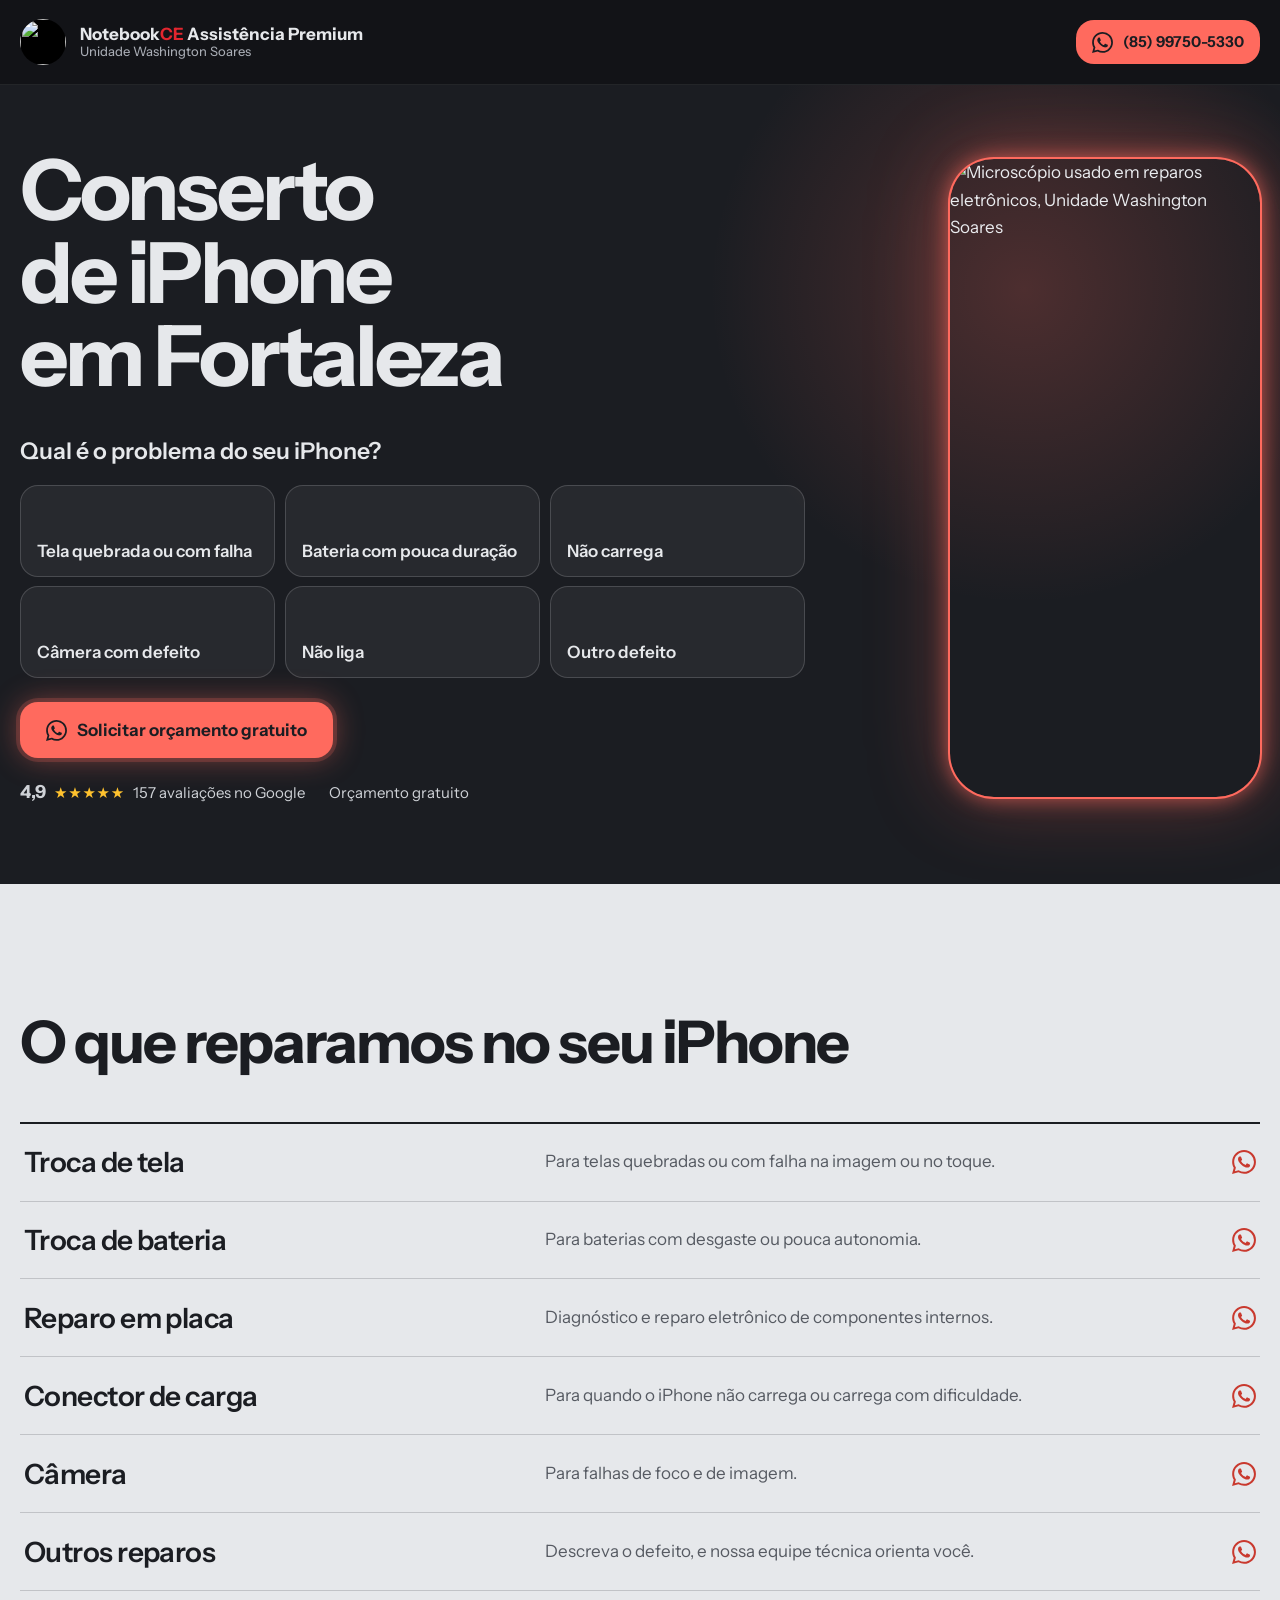
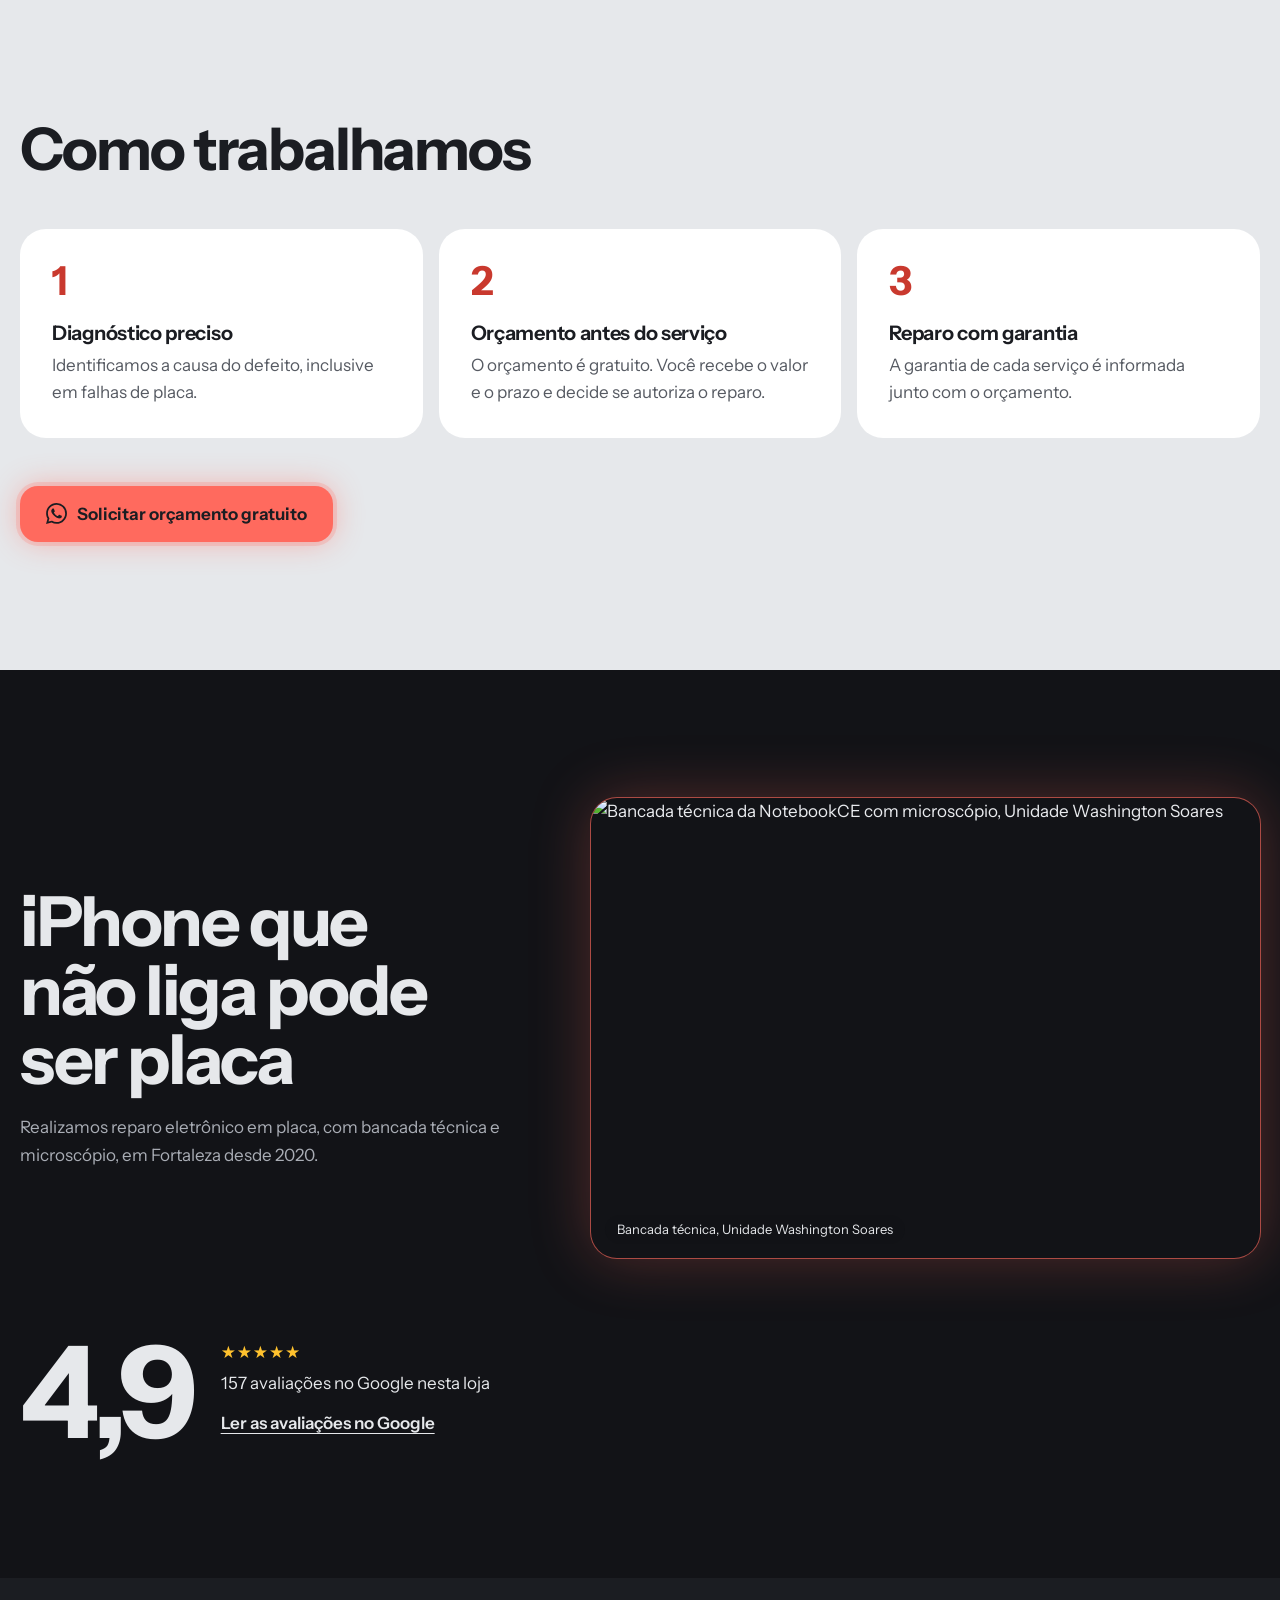
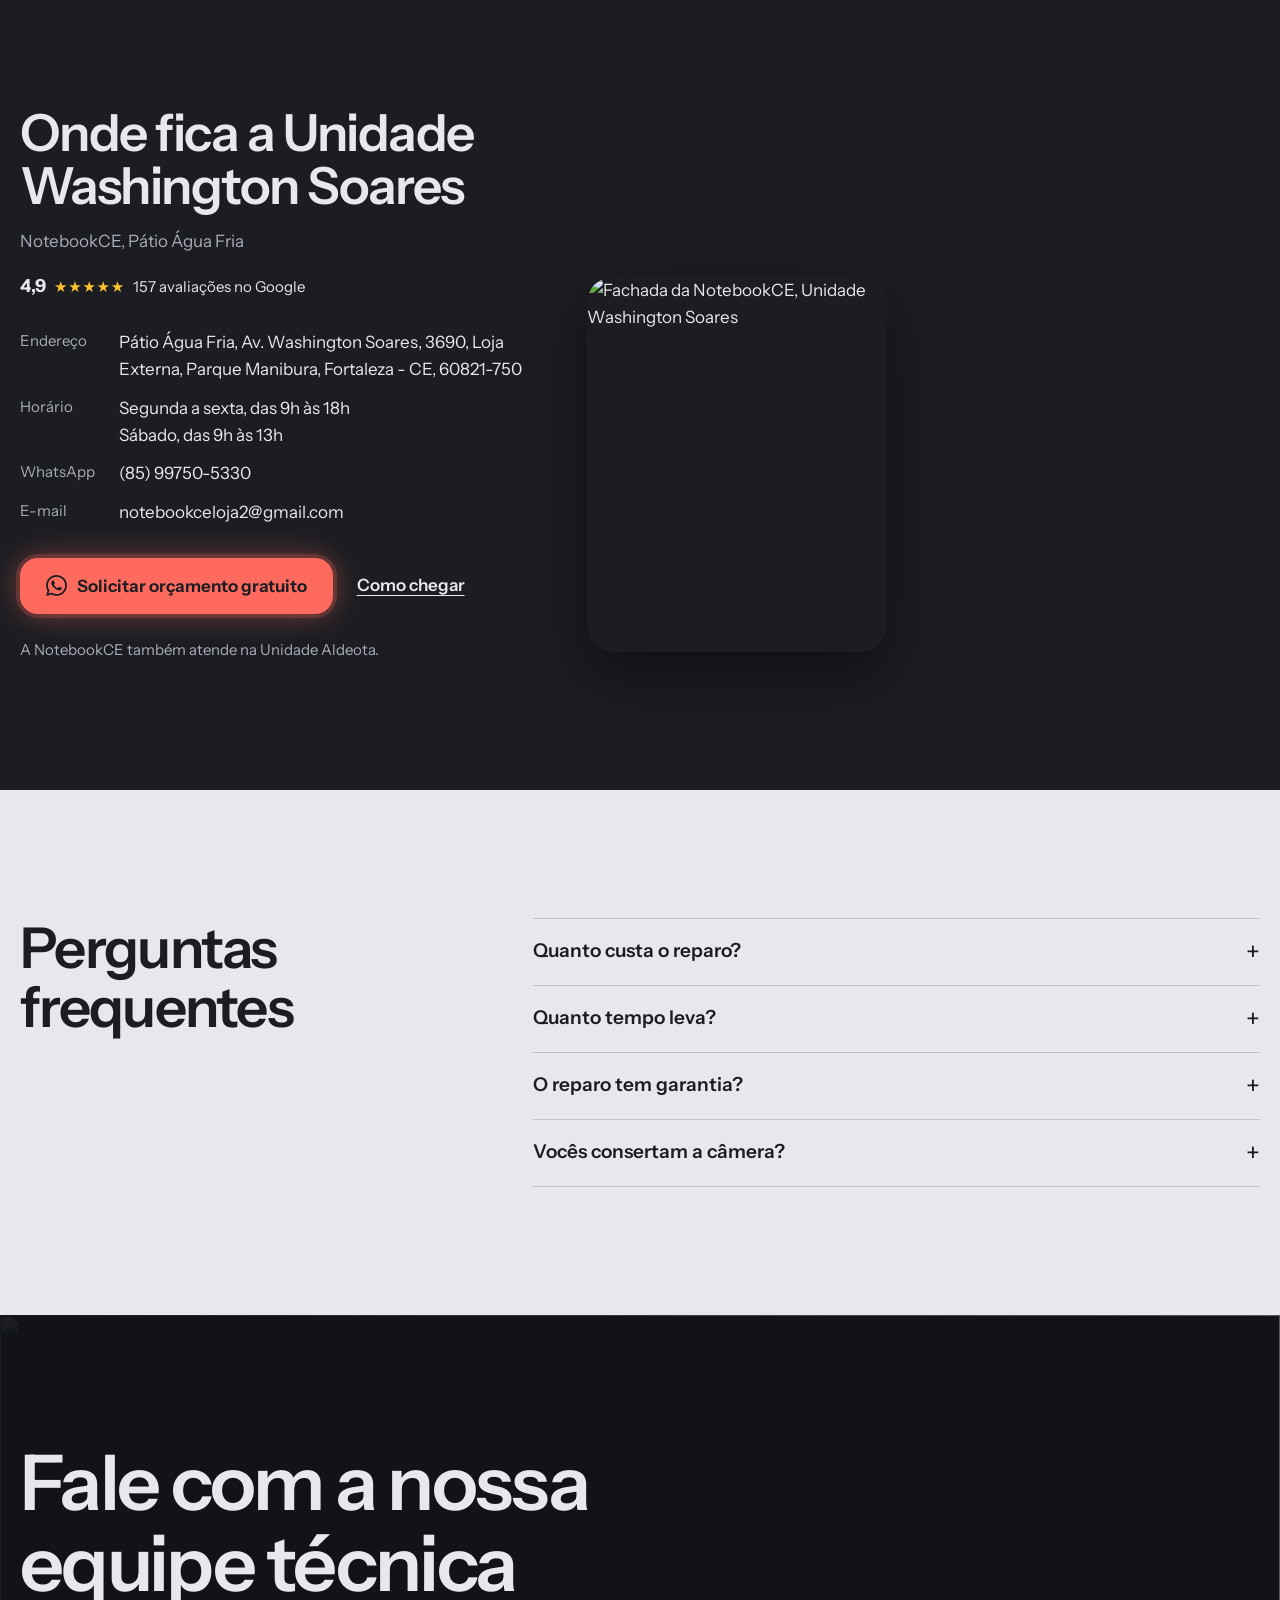
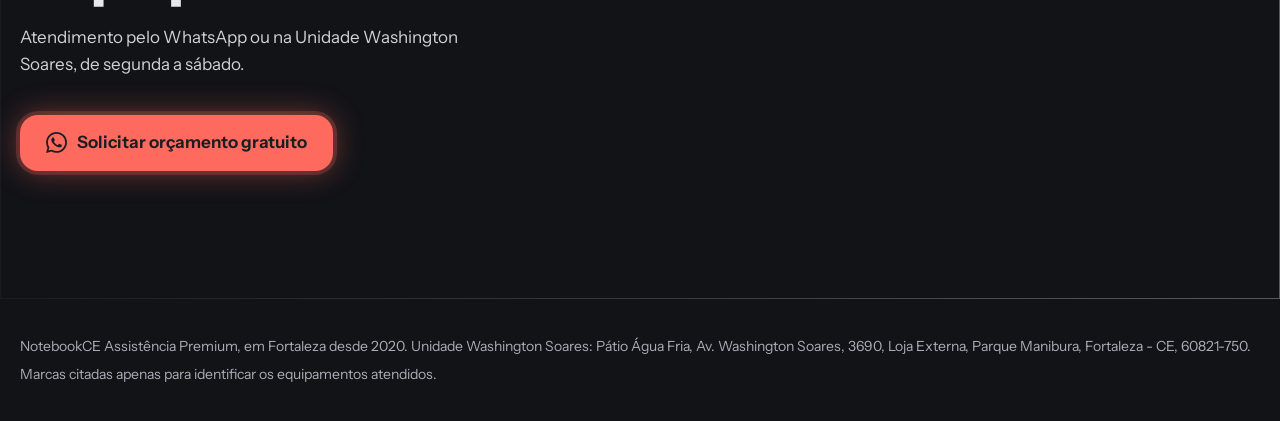
==== filial/iphone/index.html @ aa3cdfe5 "Prévia das LPs da NotebookCE (v5) Oito páginas: MacBook e iMac, notebook gamer, notebook de outras m" ====
<!doctype html>
<html lang="pt-BR">
<head>
<meta charset="utf-8">
<meta name="viewport" content="width=device-width, initial-scale=1">
<meta name="robots" content="noindex, nofollow">
<meta name="referrer" content="no-referrer">
<title>Conserto de iPhone em Fortaleza, Unidade Washington Soares | NotebookCE</title>
<meta name="description" content="Troca de tela e bateria, conector de carga, câmera e reparo em placa de iPhone em Fortaleza, com orçamento gratuito.">
<link rel="preconnect" href="https://fonts.googleapis.com">
<link rel="preconnect" href="https://fonts.gstatic.com" crossorigin>
<link rel="stylesheet" href="https://fonts.googleapis.com/css2?family=Instrument+Sans:wdth,wght@75..100,400..700&display=swap">
<link rel="stylesheet" href="../../assets/base.css">
<style>
  :root { --c: #ff6a5e; --c-escuro: #c9392e; --raio-cta: 18px; --raio-foto: 26px; }

  .heroi { position: relative; overflow: hidden; }
  .heroi::before { content: ""; position: absolute; width: 56vw; height: 56vw; right: -8vw; top: -12vw; background: radial-gradient(circle, color-mix(in srgb, var(--c) 22%, transparent), transparent 62%); pointer-events: none; }
  .heroi__grade { position: relative; display: grid; grid-template-columns: minmax(0, 1.35fr) minmax(0, .65fr); gap: clamp(2rem, 6vw, 6rem); align-items: center; padding-block: clamp(2.5rem, 5vw, 4rem) clamp(3rem, 6vw, 5rem); }
  .heroi h1 { max-width: 12ch; font-size: clamp(2.9rem, 6.6vw, 5.75rem); font-weight: 700; letter-spacing: -.04em; line-height: .98; }
  .heroi__pergunta { margin: clamp(1.5rem, 3vw, 2.25rem) 0 .9rem; font-size: clamp(1.1875rem, 1.8vw, 1.4375rem); font-weight: 600; }
  .defeitos { display: grid; grid-template-columns: repeat(3, minmax(0, 1fr)); gap: .6rem; }
  .defeitos a { display: flex; align-items: flex-end; min-height: 92px; padding: .9rem 1rem; background: rgba(230, 232, 235, .06); border: 1px solid rgba(230, 232, 235, .18); border-radius: 18px; font-size: 1.0625rem; font-weight: 600; line-height: 1.2; text-decoration: none; transition: background .15s ease, color .15s ease, box-shadow .15s ease, transform .15s ease; }
  .defeitos a:hover { background: var(--c); border-color: var(--c); color: var(--grafite); box-shadow: 0 0 28px color-mix(in srgb, var(--c) 65%, transparent); transform: translateY(-2px); }
  .heroi__acao { margin-top: 1.5rem; }
  .heroi__prova { display: flex; flex-wrap: wrap; align-items: center; gap: .4rem 1.5rem; margin-top: 1.25rem; color: #cfd2d7; font-size: .9375rem; }
  .tela { width: min(310px, 100%); margin-left: auto; aspect-ratio: 9 / 18.5; overflow: hidden; border-radius: 44px; box-shadow: 0 0 0 2px var(--c), 0 0 22px color-mix(in srgb, var(--c) 75%, transparent), 0 0 80px color-mix(in srgb, var(--c) 35%, transparent); }
  .tela img { width: 100%; height: 100%; object-fit: cover; object-position: center; }

  .h2 { font-size: clamp(2.25rem, 4.6vw, 3.75rem); font-weight: 700; letter-spacing: -.034em; }
  .reparos { margin-top: clamp(2rem, 4vw, 3rem); border-top: 2px solid currentColor; }
  .reparos a { display: grid; grid-template-columns: minmax(0, .85fr) minmax(0, 1.15fr) auto; gap: .35rem clamp(1.5rem, 4vw, 4rem); align-items: center; padding: 1.4rem .25rem; border-bottom: 1px solid var(--linha); text-decoration: none; transition: background .15s ease, padding .15s ease; }
  .reparos a:hover { padding-inline: 1rem; background: color-mix(in srgb, var(--c) 16%, transparent); }
  .reparos h3 { font-size: clamp(1.3125rem, 2.3vw, 1.75rem); font-weight: 600; letter-spacing: -.02em; line-height: 1.15; }
  .reparos p { color: var(--suave); }
  .reparos svg { width: 24px; height: 24px; fill: var(--c-escuro); }

  .passos { display: grid; grid-template-columns: repeat(3, minmax(0, 1fr)); gap: 1rem; margin-top: clamp(2rem, 4vw, 3rem); }
  .passos li { padding: clamp(1.25rem, 2.5vw, 2rem); background: #fff; border-radius: var(--raio-foto); }
  .passos__n { display: block; margin-bottom: 1.25rem; color: var(--c-escuro); font-size: 2.5rem; font-weight: 700; line-height: 1; }
  .passos h3 { margin-bottom: .4rem; font-size: 1.25rem; font-weight: 650; letter-spacing: -.015em; line-height: 1.2; }
  .passos p { color: var(--suave); }
  .acao { margin-top: clamp(2rem, 4vw, 3rem); }

  .placa { position: relative; overflow: hidden; }
  .placa__grade { display: grid; grid-template-columns: minmax(0, .85fr) minmax(0, 1.15fr); align-items: center; gap: clamp(2rem, 6vw, 6rem); }
  .placa h2 { font-size: clamp(2.5rem, 5.4vw, 4.5rem); font-weight: 700; letter-spacing: -.035em; line-height: 1; }
  .placa__texto > p { max-width: 44ch; margin-top: 1.25rem; color: var(--suave); }
  .placa figure { position: relative; overflow: hidden; border-radius: var(--raio-foto); box-shadow: 0 0 0 1px color-mix(in srgb, var(--c) 60%, transparent), 0 0 60px color-mix(in srgb, var(--c) 28%, transparent); }
  .placa img { width: 100%; aspect-ratio: 16 / 11; object-fit: cover; filter: var(--filtro-foto); }
  .placa figcaption { position: absolute; left: .85rem; bottom: .85rem; padding: .25rem .75rem; background: rgba(18, 19, 23, .82); border-radius: 999px; font-size: .8125rem; }
  .placa .avaliacoes { margin-top: clamp(3rem, 6vw, 5rem); }

  @media (max-width: 860px) {
    .heroi__grade { grid-template-columns: minmax(0, 1fr); }
    .tela { width: min(260px, 72%); margin: 1rem auto 0; aspect-ratio: 9 / 15; border-radius: 36px; }
    .placa__grade, .passos { grid-template-columns: minmax(0, 1fr); }
    .reparos a { grid-template-columns: minmax(0, 1fr) auto; }
    .reparos h3 { grid-column: 1; }
    .reparos p { grid-column: 1; grid-row: 2; }
    .reparos svg { grid-column: 2; grid-row: 1 / span 2; }
  }
  @media (max-width: 520px) {
    .defeitos { grid-template-columns: repeat(2, minmax(0, 1fr)); }
    .defeitos a { min-height: 74px; }
  }
</style>
</head>
<body>
<header class="topo">
  <div class="faixa topo__faixa">
    <img class="topo__emblema" src="https://notebookce.com.br/wp-content/uploads/2024/09/cropped-favicon-192x192.webp" alt="" width="46" height="46">
    <p class="topo__nome">Notebook<span class="marca">CE</span> Assistência Premium<small>Unidade Washington Soares</small></p>
    <a class="cta cta--pequeno" href="https://wa.me/5585997505330"><svg viewBox="0 0 24 24" aria-hidden="true"><path d="M17.47 14.38c-.3-.15-1.76-.87-2.03-.97-.27-.1-.47-.15-.67.15-.2.3-.77.97-.94 1.16-.17.2-.35.22-.64.08-.3-.15-1.26-.46-2.39-1.48-.88-.79-1.48-1.76-1.65-2.06-.17-.3-.02-.46.13-.6.13-.14.3-.35.45-.52.15-.18.2-.3.3-.5.1-.2.05-.37-.03-.52-.07-.15-.67-1.61-.91-2.2-.24-.58-.49-.5-.67-.51h-.57c-.2 0-.52.07-.79.37-.27.3-1.04 1.02-1.04 2.48 0 1.46 1.07 2.88 1.21 3.07.15.2 2.1 3.2 5.08 4.49.71.3 1.26.49 1.69.62.71.23 1.36.2 1.87.12.57-.09 1.76-.72 2-1.41.25-.7.25-1.29.18-1.41-.08-.13-.27-.2-.57-.35M12.05 21.79h-.01a9.87 9.87 0 0 1-5.03-1.38l-.36-.21-3.74.98 1-3.65-.24-.37a9.86 9.86 0 0 1-1.51-5.26c0-5.45 4.44-9.88 9.89-9.88 2.64 0 5.12 1.03 6.99 2.9a9.82 9.82 0 0 1 2.89 6.99c0 5.45-4.44 9.88-9.88 9.88m8.41-18.3A11.82 11.82 0 0 0 12.05 0C5.5 0 .16 5.34.16 11.89c0 2.1.55 4.14 1.59 5.95L.06 24l6.31-1.65a11.88 11.88 0 0 0 5.68 1.45h.01c6.55 0 11.89-5.34 11.89-11.9 0-3.17-1.24-6.16-3.49-8.41"/></svg><span>(85) 99750-5330</span></a>
  </div>
</header>
<main>
  <section class="heroi">
    <div class="faixa heroi__grade">
      <div>
        <h1>Conserto de iPhone em Fortaleza</h1>
        <p class="heroi__pergunta">Qual é o problema do seu iPhone?</p>
        <ul class="defeitos">
          <li><a href="https://wa.me/5585997505330">Tela quebrada ou com falha</a></li>
          <li><a href="https://wa.me/5585997505330">Bateria com pouca duração</a></li>
          <li><a href="https://wa.me/5585997505330">Não carrega</a></li>
          <li><a href="https://wa.me/5585997505330">Câmera com defeito</a></li>
          <li><a href="https://wa.me/5585997505330">Não liga</a></li>
          <li><a href="https://wa.me/5585997505330">Outro defeito</a></li>
        </ul>
        <p class="heroi__acao"><a class="cta" href="https://wa.me/5585997505330"><svg viewBox="0 0 24 24" aria-hidden="true"><path d="M17.47 14.38c-.3-.15-1.76-.87-2.03-.97-.27-.1-.47-.15-.67.15-.2.3-.77.97-.94 1.16-.17.2-.35.22-.64.08-.3-.15-1.26-.46-2.39-1.48-.88-.79-1.48-1.76-1.65-2.06-.17-.3-.02-.46.13-.6.13-.14.3-.35.45-.52.15-.18.2-.3.3-.5.1-.2.05-.37-.03-.52-.07-.15-.67-1.61-.91-2.2-.24-.58-.49-.5-.67-.51h-.57c-.2 0-.52.07-.79.37-.27.3-1.04 1.02-1.04 2.48 0 1.46 1.07 2.88 1.21 3.07.15.2 2.1 3.2 5.08 4.49.71.3 1.26.49 1.69.62.71.23 1.36.2 1.87.12.57-.09 1.76-.72 2-1.41.25-.7.25-1.29.18-1.41-.08-.13-.27-.2-.57-.35M12.05 21.79h-.01a9.87 9.87 0 0 1-5.03-1.38l-.36-.21-3.74.98 1-3.65-.24-.37a9.86 9.86 0 0 1-1.51-5.26c0-5.45 4.44-9.88 9.89-9.88 2.64 0 5.12 1.03 6.99 2.9a9.82 9.82 0 0 1 2.89 6.99c0 5.45-4.44 9.88-9.88 9.88m8.41-18.3A11.82 11.82 0 0 0 12.05 0C5.5 0 .16 5.34.16 11.89c0 2.1.55 4.14 1.59 5.95L.06 24l6.31-1.65a11.88 11.88 0 0 0 5.68 1.45h.01c6.55 0 11.89-5.34 11.89-11.9 0-3.17-1.24-6.16-3.49-8.41"/></svg><span>Solicitar orçamento gratuito</span></a></p>
        <div class="heroi__prova">
          <p class="nota"><strong>4,9</strong> <span class="estrelas" aria-hidden="true">★★★★★</span> <span>157 avaliações no Google</span></p>
          <span>Orçamento gratuito</span>
        </div>
      </div>
      <div class="tela"><img class="acende" src="https://lh3.googleusercontent.com/d/1Bef3o_hYcz5HaZJlw0WGgfcs7cK4UJgu=w1280" srcset="https://lh3.googleusercontent.com/d/1Bef3o_hYcz5HaZJlw0WGgfcs7cK4UJgu=w640 640w, https://lh3.googleusercontent.com/d/1Bef3o_hYcz5HaZJlw0WGgfcs7cK4UJgu=w960 960w, https://lh3.googleusercontent.com/d/1Bef3o_hYcz5HaZJlw0WGgfcs7cK4UJgu=w1280 1280w" sizes="(max-width: 860px) 260px, 310px" alt="Microscópio usado em reparos eletrônicos, Unidade Washington Soares" fetchpriority="high"></div>
    </div>
  </section>

  <section class="claro secao">
    <div class="faixa">
      <h2 class="h2">O que reparamos no seu iPhone</h2>
      <ul class="reparos">
        <li><a href="https://wa.me/5585997505330"><h3>Troca de tela</h3><p>Para telas quebradas ou com falha na imagem ou no toque.</p><svg viewBox="0 0 24 24" aria-hidden="true"><path d="M17.47 14.38c-.3-.15-1.76-.87-2.03-.97-.27-.1-.47-.15-.67.15-.2.3-.77.97-.94 1.16-.17.2-.35.22-.64.08-.3-.15-1.26-.46-2.39-1.48-.88-.79-1.48-1.76-1.65-2.06-.17-.3-.02-.46.13-.6.13-.14.3-.35.45-.52.15-.18.2-.3.3-.5.1-.2.05-.37-.03-.52-.07-.15-.67-1.61-.91-2.2-.24-.58-.49-.5-.67-.51h-.57c-.2 0-.52.07-.79.37-.27.3-1.04 1.02-1.04 2.48 0 1.46 1.07 2.88 1.21 3.07.15.2 2.1 3.2 5.08 4.49.71.3 1.26.49 1.69.62.71.23 1.36.2 1.87.12.57-.09 1.76-.72 2-1.41.25-.7.25-1.29.18-1.41-.08-.13-.27-.2-.57-.35M12.05 21.79h-.01a9.87 9.87 0 0 1-5.03-1.38l-.36-.21-3.74.98 1-3.65-.24-.37a9.86 9.86 0 0 1-1.51-5.26c0-5.45 4.44-9.88 9.89-9.88 2.64 0 5.12 1.03 6.99 2.9a9.82 9.82 0 0 1 2.89 6.99c0 5.45-4.44 9.88-9.88 9.88m8.41-18.3A11.82 11.82 0 0 0 12.05 0C5.5 0 .16 5.34.16 11.89c0 2.1.55 4.14 1.59 5.95L.06 24l6.31-1.65a11.88 11.88 0 0 0 5.68 1.45h.01c6.55 0 11.89-5.34 11.89-11.9 0-3.17-1.24-6.16-3.49-8.41"/></svg></a></li>
        <li><a href="https://wa.me/5585997505330"><h3>Troca de bateria</h3><p>Para baterias com desgaste ou pouca autonomia.</p><svg viewBox="0 0 24 24" aria-hidden="true"><path d="M17.47 14.38c-.3-.15-1.76-.87-2.03-.97-.27-.1-.47-.15-.67.15-.2.3-.77.97-.94 1.16-.17.2-.35.22-.64.08-.3-.15-1.26-.46-2.39-1.48-.88-.79-1.48-1.76-1.65-2.06-.17-.3-.02-.46.13-.6.13-.14.3-.35.45-.52.15-.18.2-.3.3-.5.1-.2.05-.37-.03-.52-.07-.15-.67-1.61-.91-2.2-.24-.58-.49-.5-.67-.51h-.57c-.2 0-.52.07-.79.37-.27.3-1.04 1.02-1.04 2.48 0 1.46 1.07 2.88 1.21 3.07.15.2 2.1 3.2 5.08 4.49.71.3 1.26.49 1.69.62.71.23 1.36.2 1.87.12.57-.09 1.76-.72 2-1.41.25-.7.25-1.29.18-1.41-.08-.13-.27-.2-.57-.35M12.05 21.79h-.01a9.87 9.87 0 0 1-5.03-1.38l-.36-.21-3.74.98 1-3.65-.24-.37a9.86 9.86 0 0 1-1.51-5.26c0-5.45 4.44-9.88 9.89-9.88 2.64 0 5.12 1.03 6.99 2.9a9.82 9.82 0 0 1 2.89 6.99c0 5.45-4.44 9.88-9.88 9.88m8.41-18.3A11.82 11.82 0 0 0 12.05 0C5.5 0 .16 5.34.16 11.89c0 2.1.55 4.14 1.59 5.95L.06 24l6.31-1.65a11.88 11.88 0 0 0 5.68 1.45h.01c6.55 0 11.89-5.34 11.89-11.9 0-3.17-1.24-6.16-3.49-8.41"/></svg></a></li>
        <li><a href="https://wa.me/5585997505330"><h3>Reparo em placa</h3><p>Diagnóstico e reparo eletrônico de componentes internos.</p><svg viewBox="0 0 24 24" aria-hidden="true"><path d="M17.47 14.38c-.3-.15-1.76-.87-2.03-.97-.27-.1-.47-.15-.67.15-.2.3-.77.97-.94 1.16-.17.2-.35.22-.64.08-.3-.15-1.26-.46-2.39-1.48-.88-.79-1.48-1.76-1.65-2.06-.17-.3-.02-.46.13-.6.13-.14.3-.35.45-.52.15-.18.2-.3.3-.5.1-.2.05-.37-.03-.52-.07-.15-.67-1.61-.91-2.2-.24-.58-.49-.5-.67-.51h-.57c-.2 0-.52.07-.79.37-.27.3-1.04 1.02-1.04 2.48 0 1.46 1.07 2.88 1.21 3.07.15.2 2.1 3.2 5.08 4.49.71.3 1.26.49 1.69.62.71.23 1.36.2 1.87.12.57-.09 1.76-.72 2-1.41.25-.7.25-1.29.18-1.41-.08-.13-.27-.2-.57-.35M12.05 21.79h-.01a9.87 9.87 0 0 1-5.03-1.38l-.36-.21-3.74.98 1-3.65-.24-.37a9.86 9.86 0 0 1-1.51-5.26c0-5.45 4.44-9.88 9.89-9.88 2.64 0 5.12 1.03 6.99 2.9a9.82 9.82 0 0 1 2.89 6.99c0 5.45-4.44 9.88-9.88 9.88m8.41-18.3A11.82 11.82 0 0 0 12.05 0C5.5 0 .16 5.34.16 11.89c0 2.1.55 4.14 1.59 5.95L.06 24l6.31-1.65a11.88 11.88 0 0 0 5.68 1.45h.01c6.55 0 11.89-5.34 11.89-11.9 0-3.17-1.24-6.16-3.49-8.41"/></svg></a></li>
        <li><a href="https://wa.me/5585997505330"><h3>Conector de carga</h3><p>Para quando o iPhone não carrega ou carrega com dificuldade.</p><svg viewBox="0 0 24 24" aria-hidden="true"><path d="M17.47 14.38c-.3-.15-1.76-.87-2.03-.97-.27-.1-.47-.15-.67.15-.2.3-.77.97-.94 1.16-.17.2-.35.22-.64.08-.3-.15-1.26-.46-2.39-1.48-.88-.79-1.48-1.76-1.65-2.06-.17-.3-.02-.46.13-.6.13-.14.3-.35.45-.52.15-.18.2-.3.3-.5.1-.2.05-.37-.03-.52-.07-.15-.67-1.61-.91-2.2-.24-.58-.49-.5-.67-.51h-.57c-.2 0-.52.07-.79.37-.27.3-1.04 1.02-1.04 2.48 0 1.46 1.07 2.88 1.21 3.07.15.2 2.1 3.2 5.08 4.49.71.3 1.26.49 1.69.62.71.23 1.36.2 1.87.12.57-.09 1.76-.72 2-1.41.25-.7.25-1.29.18-1.41-.08-.13-.27-.2-.57-.35M12.05 21.79h-.01a9.87 9.87 0 0 1-5.03-1.38l-.36-.21-3.74.98 1-3.65-.24-.37a9.86 9.86 0 0 1-1.51-5.26c0-5.45 4.44-9.88 9.89-9.88 2.64 0 5.12 1.03 6.99 2.9a9.82 9.82 0 0 1 2.89 6.99c0 5.45-4.44 9.88-9.88 9.88m8.41-18.3A11.82 11.82 0 0 0 12.05 0C5.5 0 .16 5.34.16 11.89c0 2.1.55 4.14 1.59 5.95L.06 24l6.31-1.65a11.88 11.88 0 0 0 5.68 1.45h.01c6.55 0 11.89-5.34 11.89-11.9 0-3.17-1.24-6.16-3.49-8.41"/></svg></a></li>
        <li><a href="https://wa.me/5585997505330"><h3>Câmera</h3><p>Para falhas de foco e de imagem.</p><svg viewBox="0 0 24 24" aria-hidden="true"><path d="M17.47 14.38c-.3-.15-1.76-.87-2.03-.97-.27-.1-.47-.15-.67.15-.2.3-.77.97-.94 1.16-.17.2-.35.22-.64.08-.3-.15-1.26-.46-2.39-1.48-.88-.79-1.48-1.76-1.65-2.06-.17-.3-.02-.46.13-.6.13-.14.3-.35.45-.52.15-.18.2-.3.3-.5.1-.2.05-.37-.03-.52-.07-.15-.67-1.61-.91-2.2-.24-.58-.49-.5-.67-.51h-.57c-.2 0-.52.07-.79.37-.27.3-1.04 1.02-1.04 2.48 0 1.46 1.07 2.88 1.21 3.07.15.2 2.1 3.2 5.08 4.49.71.3 1.26.49 1.69.62.71.23 1.36.2 1.87.12.57-.09 1.76-.72 2-1.41.25-.7.25-1.29.18-1.41-.08-.13-.27-.2-.57-.35M12.05 21.79h-.01a9.87 9.87 0 0 1-5.03-1.38l-.36-.21-3.74.98 1-3.65-.24-.37a9.86 9.86 0 0 1-1.51-5.26c0-5.45 4.44-9.88 9.89-9.88 2.64 0 5.12 1.03 6.99 2.9a9.82 9.82 0 0 1 2.89 6.99c0 5.45-4.44 9.88-9.88 9.88m8.41-18.3A11.82 11.82 0 0 0 12.05 0C5.5 0 .16 5.34.16 11.89c0 2.1.55 4.14 1.59 5.95L.06 24l6.31-1.65a11.88 11.88 0 0 0 5.68 1.45h.01c6.55 0 11.89-5.34 11.89-11.9 0-3.17-1.24-6.16-3.49-8.41"/></svg></a></li>
        <li><a href="https://wa.me/5585997505330"><h3>Outros reparos</h3><p>Descreva o defeito, e nossa equipe técnica orienta você.</p><svg viewBox="0 0 24 24" aria-hidden="true"><path d="M17.47 14.38c-.3-.15-1.76-.87-2.03-.97-.27-.1-.47-.15-.67.15-.2.3-.77.97-.94 1.16-.17.2-.35.22-.64.08-.3-.15-1.26-.46-2.39-1.48-.88-.79-1.48-1.76-1.65-2.06-.17-.3-.02-.46.13-.6.13-.14.3-.35.45-.52.15-.18.2-.3.3-.5.1-.2.05-.37-.03-.52-.07-.15-.67-1.61-.91-2.2-.24-.58-.49-.5-.67-.51h-.57c-.2 0-.52.07-.79.37-.27.3-1.04 1.02-1.04 2.48 0 1.46 1.07 2.88 1.21 3.07.15.2 2.1 3.2 5.08 4.49.71.3 1.26.49 1.69.62.71.23 1.36.2 1.87.12.57-.09 1.76-.72 2-1.41.25-.7.25-1.29.18-1.41-.08-.13-.27-.2-.57-.35M12.05 21.79h-.01a9.87 9.87 0 0 1-5.03-1.38l-.36-.21-3.74.98 1-3.65-.24-.37a9.86 9.86 0 0 1-1.51-5.26c0-5.45 4.44-9.88 9.89-9.88 2.64 0 5.12 1.03 6.99 2.9a9.82 9.82 0 0 1 2.89 6.99c0 5.45-4.44 9.88-9.88 9.88m8.41-18.3A11.82 11.82 0 0 0 12.05 0C5.5 0 .16 5.34.16 11.89c0 2.1.55 4.14 1.59 5.95L.06 24l6.31-1.65a11.88 11.88 0 0 0 5.68 1.45h.01c6.55 0 11.89-5.34 11.89-11.9 0-3.17-1.24-6.16-3.49-8.41"/></svg></a></li>
      </ul>
    </div>
  </section>

  <section class="claro secao" style="padding-top:0">
    <div class="faixa">
      <h2 class="h2">Como trabalhamos</h2>
      <ol class="passos">
        <li><span class="passos__n">1</span><h3>Diagnóstico preciso</h3><p>Identificamos a causa do defeito, inclusive em falhas de placa.</p></li>
        <li><span class="passos__n">2</span><h3>Orçamento antes do serviço</h3><p>O orçamento é gratuito. Você recebe o valor e o prazo e decide se autoriza o reparo.</p></li>
        <li><span class="passos__n">3</span><h3>Reparo com garantia</h3><p>A garantia de cada serviço é informada junto com o orçamento.</p></li>
      </ol>
      <p class="acao"><a class="cta" href="https://wa.me/5585997505330"><svg viewBox="0 0 24 24" aria-hidden="true"><path d="M17.47 14.38c-.3-.15-1.76-.87-2.03-.97-.27-.1-.47-.15-.67.15-.2.3-.77.97-.94 1.16-.17.2-.35.22-.64.08-.3-.15-1.26-.46-2.39-1.48-.88-.79-1.48-1.76-1.65-2.06-.17-.3-.02-.46.13-.6.13-.14.3-.35.45-.52.15-.18.2-.3.3-.5.1-.2.05-.37-.03-.52-.07-.15-.67-1.61-.91-2.2-.24-.58-.49-.5-.67-.51h-.57c-.2 0-.52.07-.79.37-.27.3-1.04 1.02-1.04 2.48 0 1.46 1.07 2.88 1.21 3.07.15.2 2.1 3.2 5.08 4.49.71.3 1.26.49 1.69.62.71.23 1.36.2 1.87.12.57-.09 1.76-.72 2-1.41.25-.7.25-1.29.18-1.41-.08-.13-.27-.2-.57-.35M12.05 21.79h-.01a9.87 9.87 0 0 1-5.03-1.38l-.36-.21-3.74.98 1-3.65-.24-.37a9.86 9.86 0 0 1-1.51-5.26c0-5.45 4.44-9.88 9.89-9.88 2.64 0 5.12 1.03 6.99 2.9a9.82 9.82 0 0 1 2.89 6.99c0 5.45-4.44 9.88-9.88 9.88m8.41-18.3A11.82 11.82 0 0 0 12.05 0C5.5 0 .16 5.34.16 11.89c0 2.1.55 4.14 1.59 5.95L.06 24l6.31-1.65a11.88 11.88 0 0 0 5.68 1.45h.01c6.55 0 11.89-5.34 11.89-11.9 0-3.17-1.24-6.16-3.49-8.41"/></svg><span>Solicitar orçamento gratuito</span></a></p>
    </div>
  </section>

  <section class="preto secao placa">
    <div class="faixa">
      <div class="placa__grade">
        <div class="placa__texto">
          <h2>iPhone que não liga pode ser placa</h2>
          <p>Realizamos reparo eletrônico em placa, com bancada técnica e microscópio, em Fortaleza desde 2020.</p>
        </div>
        <figure><img src="https://lh3.googleusercontent.com/d/1rOdA4WZgNqsI_7m1NEC5qNkPikhuOT2p=w1280" alt="Bancada técnica da NotebookCE com microscópio, Unidade Washington Soares" loading="lazy"><figcaption>Bancada técnica, Unidade Washington Soares</figcaption></figure>
      </div>
      <div class="avaliacoes">
        <p class="avaliacoes__nota">4,9</p>
        <div class="avaliacoes__texto">
          <span class="estrelas" aria-hidden="true">★★★★★</span>
          <p>157 avaliações no Google nesta loja</p>
          <a href="https://maps.app.goo.gl/PcrQEP7s4qBSvQJJA" target="_blank" rel="noopener">Ler as avaliações no Google</a>
        </div>
      </div>
    </div>
  </section>

  <section class="secao local" id="unidade">
    <div class="faixa local__grade">
      <div>
        <h2>Onde fica a Unidade Washington Soares</h2>
        <p class="local__nome">NotebookCE, Pátio Água Fria</p>
        <p class="nota"><strong>4,9</strong> <span class="estrelas" aria-hidden="true">★★★★★</span> <span>157 avaliações no Google</span></p>
        <dl>
          <dt>Endereço</dt><dd>Pátio Água Fria, Av. Washington Soares, 3690, Loja Externa, Parque Manibura, Fortaleza - CE, 60821-750</dd>
          <dt>Horário</dt><dd>Segunda a sexta, das 9h às 18h<br>Sábado, das 9h às 13h</dd>
          <dt>WhatsApp</dt><dd>(85) 99750-5330</dd>
          <dt>E-mail</dt><dd>notebookceloja2@gmail.com</dd>
        </dl>
        <div class="local__acoes">
          <a class="cta" href="https://wa.me/5585997505330"><svg viewBox="0 0 24 24" aria-hidden="true"><path d="M17.47 14.38c-.3-.15-1.76-.87-2.03-.97-.27-.1-.47-.15-.67.15-.2.3-.77.97-.94 1.16-.17.2-.35.22-.64.08-.3-.15-1.26-.46-2.39-1.48-.88-.79-1.48-1.76-1.65-2.06-.17-.3-.02-.46.13-.6.13-.14.3-.35.45-.52.15-.18.2-.3.3-.5.1-.2.05-.37-.03-.52-.07-.15-.67-1.61-.91-2.2-.24-.58-.49-.5-.67-.51h-.57c-.2 0-.52.07-.79.37-.27.3-1.04 1.02-1.04 2.48 0 1.46 1.07 2.88 1.21 3.07.15.2 2.1 3.2 5.08 4.49.71.3 1.26.49 1.69.62.71.23 1.36.2 1.87.12.57-.09 1.76-.72 2-1.41.25-.7.25-1.29.18-1.41-.08-.13-.27-.2-.57-.35M12.05 21.79h-.01a9.87 9.87 0 0 1-5.03-1.38l-.36-.21-3.74.98 1-3.65-.24-.37a9.86 9.86 0 0 1-1.51-5.26c0-5.45 4.44-9.88 9.89-9.88 2.64 0 5.12 1.03 6.99 2.9a9.82 9.82 0 0 1 2.89 6.99c0 5.45-4.44 9.88-9.88 9.88m8.41-18.3A11.82 11.82 0 0 0 12.05 0C5.5 0 .16 5.34.16 11.89c0 2.1.55 4.14 1.59 5.95L.06 24l6.31-1.65a11.88 11.88 0 0 0 5.68 1.45h.01c6.55 0 11.89-5.34 11.89-11.9 0-3.17-1.24-6.16-3.49-8.41"/></svg><span>Solicitar orçamento gratuito</span></a>
          <a class="local__link" href="https://maps.app.goo.gl/PcrQEP7s4qBSvQJJA" target="_blank" rel="noopener">Como chegar</a>
        </div>
        <p class="local__outra">A NotebookCE também atende na Unidade Aldeota.</p>
      </div>
      <div class="local__visual">
        <iframe class="local__mapa" src="https://www.google.com/maps?q=-3.790827,-38.4808105&z=16&output=embed" title="Mapa da NotebookCE, Unidade Washington Soares" loading="lazy" referrerpolicy="no-referrer-when-downgrade"></iframe>
        <figure class="local__fachada"><img src="https://lh3.googleusercontent.com/d/1cirV2IEoU9WAfN6lUqwBMrZGkWeZbfSS=w900" alt="Fachada da NotebookCE, Unidade Washington Soares" loading="lazy"></figure>
      </div>
    </div>
  </section>

  <section class="claro secao">
    <div class="faixa perguntas">
      <h2>Perguntas frequentes</h2>
      <div class="faq">
        <details><summary>Quanto custa o reparo?</summary><p>O valor é definido no diagnóstico, de acordo com o modelo e o defeito. O orçamento é gratuito e pode ser parcelado em até 3x sem juros, conforme as condições da loja.</p></details>
        <details><summary>Quanto tempo leva?</summary><p>O prazo é informado no orçamento e depende do defeito e da disponibilidade de peças.</p></details>
        <details><summary>O reparo tem garantia?</summary><p>Sim. A troca de tela tem garantia de três meses. A garantia dos demais serviços é informada no orçamento.</p></details>
        <details><summary>Vocês consertam a câmera?</summary><p>Sim. Realizamos o diagnóstico da câmera e apresentamos as opções de reparo antes de qualquer serviço.</p></details>
      </div>
    </div>
  </section>

  <section class="secao final">
    <img src="https://lh3.googleusercontent.com/d/1O5RyuyMplxFHFQh979es2ZuwnCa_2Wu8=w1280" alt="" loading="lazy">
    <div class="faixa">
      <h2>Fale com a nossa equipe técnica</h2>
      <p>Atendimento pelo WhatsApp ou na Unidade Washington Soares, de segunda a sábado.</p>
      <a class="cta" href="https://wa.me/5585997505330"><svg viewBox="0 0 24 24" aria-hidden="true"><path d="M17.47 14.38c-.3-.15-1.76-.87-2.03-.97-.27-.1-.47-.15-.67.15-.2.3-.77.97-.94 1.16-.17.2-.35.22-.64.08-.3-.15-1.26-.46-2.39-1.48-.88-.79-1.48-1.76-1.65-2.06-.17-.3-.02-.46.13-.6.13-.14.3-.35.45-.52.15-.18.2-.3.3-.5.1-.2.05-.37-.03-.52-.07-.15-.67-1.61-.91-2.2-.24-.58-.49-.5-.67-.51h-.57c-.2 0-.52.07-.79.37-.27.3-1.04 1.02-1.04 2.48 0 1.46 1.07 2.88 1.21 3.07.15.2 2.1 3.2 5.08 4.49.71.3 1.26.49 1.69.62.71.23 1.36.2 1.87.12.57-.09 1.76-.72 2-1.41.25-.7.25-1.29.18-1.41-.08-.13-.27-.2-.57-.35M12.05 21.79h-.01a9.87 9.87 0 0 1-5.03-1.38l-.36-.21-3.74.98 1-3.65-.24-.37a9.86 9.86 0 0 1-1.51-5.26c0-5.45 4.44-9.88 9.89-9.88 2.64 0 5.12 1.03 6.99 2.9a9.82 9.82 0 0 1 2.89 6.99c0 5.45-4.44 9.88-9.88 9.88m8.41-18.3A11.82 11.82 0 0 0 12.05 0C5.5 0 .16 5.34.16 11.89c0 2.1.55 4.14 1.59 5.95L.06 24l6.31-1.65a11.88 11.88 0 0 0 5.68 1.45h.01c6.55 0 11.89-5.34 11.89-11.9 0-3.17-1.24-6.16-3.49-8.41"/></svg><span>Solicitar orçamento gratuito</span></a>
    </div>
  </section>
</main>
<footer class="rodape">
  <div class="faixa">
    <p>NotebookCE Assistência Premium, em Fortaleza desde 2020. Unidade Washington Soares: Pátio Água Fria, Av. Washington Soares, 3690, Loja Externa, Parque Manibura, Fortaleza - CE, 60821-750.</p>
    <p>Marcas citadas apenas para identificar os equipamentos atendidos.</p>
  </div>
</footer>
<div class="barra-cta"><a class="cta" href="https://wa.me/5585997505330"><svg viewBox="0 0 24 24" aria-hidden="true"><path d="M17.47 14.38c-.3-.15-1.76-.87-2.03-.97-.27-.1-.47-.15-.67.15-.2.3-.77.97-.94 1.16-.17.2-.35.22-.64.08-.3-.15-1.26-.46-2.39-1.48-.88-.79-1.48-1.76-1.65-2.06-.17-.3-.02-.46.13-.6.13-.14.3-.35.45-.52.15-.18.2-.3.3-.5.1-.2.05-.37-.03-.52-.07-.15-.67-1.61-.91-2.2-.24-.58-.49-.5-.67-.51h-.57c-.2 0-.52.07-.79.37-.27.3-1.04 1.02-1.04 2.48 0 1.46 1.07 2.88 1.21 3.07.15.2 2.1 3.2 5.08 4.49.71.3 1.26.49 1.69.62.71.23 1.36.2 1.87.12.57-.09 1.76-.72 2-1.41.25-.7.25-1.29.18-1.41-.08-.13-.27-.2-.57-.35M12.05 21.79h-.01a9.87 9.87 0 0 1-5.03-1.38l-.36-.21-3.74.98 1-3.65-.24-.37a9.86 9.86 0 0 1-1.51-5.26c0-5.45 4.44-9.88 9.89-9.88 2.64 0 5.12 1.03 6.99 2.9a9.82 9.82 0 0 1 2.89 6.99c0 5.45-4.44 9.88-9.88 9.88m8.41-18.3A11.82 11.82 0 0 0 12.05 0C5.5 0 .16 5.34.16 11.89c0 2.1.55 4.14 1.59 5.95L.06 24l6.31-1.65a11.88 11.88 0 0 0 5.68 1.45h.01c6.55 0 11.89-5.34 11.89-11.9 0-3.17-1.24-6.16-3.49-8.41"/></svg><span>Solicitar orçamento gratuito</span></a></div>
<script>
  // Evita dois botões iguais na mesma tela: a barra só some enquanto o primeiro botão da página está visível.
  new IntersectionObserver(([item]) => document.body.classList.toggle('barra-oculta', item.isIntersecting))
    .observe(document.querySelector('main .cta'));
</script>
</body>
</html>
---- assets/base.css ----
/* NotebookCE v5. Base visual única para as quatro páginas: grafite, preto e claro, uma fonte e o vermelho da marca.
   Cada página define só a cor de destaque (--c) e o próprio layout. */
:root {
  --preto: #121317;
  --grafite: #1b1d22;
  --claro: #e6e8eb;
  --branco: #f5f6f8;
  --marca: #e3262f;
  --fonte: 'Instrument Sans', system-ui, sans-serif;
  --fundo: var(--grafite);
  --texto: var(--claro);
  --suave: #a9adb5;
  --linha: rgba(230, 232, 235, .17);
  --c-texto: var(--grafite);
  --filtro-foto: contrast(1.04) saturate(1.04);
}
*, *::before, *::after { box-sizing: border-box; }
html { -webkit-text-size-adjust: 100%; scroll-behavior: smooth; }
body {
  margin: 0;
  background: var(--fundo);
  color: var(--texto);
  font-family: var(--fonte);
  font-size: 1.0625rem;
  line-height: 1.6;
  overflow-x: hidden;
}
img, iframe { display: block; max-width: 100%; }
img { height: auto; }
h1, h2, h3, p, ul, ol, figure, dl, dd { margin: 0; padding: 0; }
ul, ol { list-style: none; }
h1, h2, h3 { line-height: 1.05; text-wrap: balance; }
h1, h2 { font-weight: 600; letter-spacing: -.03em; }
a { color: inherit; }
a:focus-visible, summary:focus-visible { outline: 3px solid var(--c); outline-offset: 3px; }

.faixa { width: min(1240px, 100% - 2.5rem); margin-inline: auto; }
.secao { padding-block: clamp(4.5rem, 10vw, 8rem); }

/* Fundos da base. As seções escuras usam o fundo da página (grafite) ou o preto. */
.preto { background: var(--preto); }
.claro, .branco { color: var(--grafite); --suave: #565a62; --linha: rgba(27, 29, 34, .18); --faq-sinal: var(--grafite); }
.claro { background: var(--claro); }
.branco { background: var(--branco); }

/* O botão brilha como a fita de LED da loja. */
.cta {
  display: inline-flex;
  align-items: center;
  justify-content: center;
  gap: .65rem;
  min-height: 56px;
  padding: .9rem 1.6rem;
  border-radius: var(--raio-cta, 14px);
  background: var(--c);
  color: var(--c-texto);
  font-weight: 650;
  line-height: 1.2;
  text-align: center;
  text-decoration: none;
  box-shadow: 0 0 0 4px color-mix(in srgb, var(--brilho, var(--c)) 20%, transparent), 0 0 30px color-mix(in srgb, var(--brilho, var(--c)) 45%, transparent);
  transition: box-shadow .2s ease, transform .2s ease;
}
.cta:hover { transform: translateY(-2px); box-shadow: 0 0 0 5px color-mix(in srgb, var(--brilho, var(--c)) 30%, transparent), 0 0 48px color-mix(in srgb, var(--brilho, var(--c)) 70%, transparent); }
.cta svg { width: 21px; height: 21px; flex: none; fill: currentColor; }
.cta--pequeno { min-height: 44px; padding: .5rem 1rem; font-size: .9375rem; box-shadow: none; }

/* A fita de LED: acende uma vez, ao abrir a página, com a piscada de lâmpada ligando. */
.led { position: absolute; display: block; border-radius: 3px; background: var(--brilho, var(--c)); box-shadow: 0 0 5px var(--brilho, var(--c)), 0 0 18px var(--brilho, var(--c)), 0 0 54px color-mix(in srgb, var(--brilho, var(--c)) 70%, transparent); pointer-events: none; }
.led--h { height: 3px; transform-origin: left center; animation: liga-h 1.6s cubic-bezier(.2, .7, .2, 1) both .15s; }
.led--v { width: 3px; transform-origin: center top; animation: liga-v 1.6s cubic-bezier(.2, .7, .2, 1) both .15s; }
@keyframes liga-h { 0% { transform: scaleX(0); opacity: 0; } 55% { transform: scaleX(1); opacity: 1; } 66% { opacity: .3; } 72% { opacity: 1; } 80% { opacity: .55; } 100% { transform: scaleX(1); opacity: 1; } }
@keyframes liga-v { 0% { transform: scaleY(0); opacity: 0; } 55% { transform: scaleY(1); opacity: 1; } 66% { opacity: .3; } 72% { opacity: 1; } 80% { opacity: .55; } 100% { transform: scaleY(1); opacity: 1; } }
.acende { filter: var(--filtro-foto, none); animation: acende 1.8s ease both .1s; }
@keyframes acende { from { filter: brightness(.25) saturate(.45); } to { filter: var(--filtro-foto, brightness(1)); } }

/* Topo igual nas quatro páginas, com o "CE" no vermelho da marca. */
.topo { position: relative; z-index: 3; background: var(--preto); color: var(--claro); border-bottom: 1px solid rgba(230, 232, 235, .08); }
.topo__faixa { display: flex; align-items: center; gap: .85rem; min-height: 84px; }
.topo__emblema { width: 46px; height: 46px; border-radius: 50%; background: #000; }
.topo__nome { font-weight: 700; line-height: 1.15; }
.topo__nome small { display: block; color: var(--suave); font-size: .8125rem; font-weight: 450; }
.marca { color: var(--marca); }
.topo .cta { margin-left: auto; }

.nota { display: inline-flex; flex-wrap: wrap; align-items: center; gap: .1rem .5rem; font-size: .9375rem; }
.nota strong { font-size: 1.125rem; }
.estrelas { color: #ffc22e; letter-spacing: .05em; }

.faq { border-top: 1px solid var(--linha); }
.faq details { border-bottom: 1px solid var(--linha); }
.faq summary { display: flex; justify-content: space-between; gap: 1.5rem; padding: 1.25rem 0; cursor: pointer; font-size: 1.1875rem; font-weight: 600; line-height: 1.3; list-style: none; }
.faq summary::-webkit-details-marker { display: none; }
.faq summary::after { content: "+"; flex: none; color: var(--faq-sinal, var(--c)); font-size: 1.625rem; font-weight: 400; line-height: 1; transition: transform .2s ease; }
.faq details[open] summary::after { transform: rotate(45deg); }
.faq details p { max-width: 68ch; padding-bottom: 1.4rem; color: var(--suave); }
.perguntas { display: grid; grid-template-columns: minmax(0, .75fr) minmax(0, 1.25fr); gap: clamp(2.5rem, 6vw, 6rem); }
.perguntas h2 { font-size: clamp(2.25rem, 4.4vw, 3.75rem); }

/* Onde fica: mapa ao fundo, fachada por cima, como quem chega na loja. */
.local { background: var(--grafite); color: var(--claro); --suave: #a9adb5; }
.local__grade { display: grid; grid-template-columns: minmax(0, 1fr) minmax(0, 1.2fr); gap: clamp(2.5rem, 6vw, 6rem); align-items: center; }
.local h2 { font-size: clamp(2rem, 4vw, 3.25rem); }
.local__nome { margin-top: .9rem; color: var(--suave); }
.local .nota { margin-top: 1.1rem; }
.local dl { display: grid; grid-template-columns: auto minmax(0, 1fr); gap: .7rem 1.5rem; margin: 1.75rem 0 2rem; }
.local dt { color: var(--suave); font-size: .9375rem; }
.local dd { overflow-wrap: anywhere; }
.local__acoes { display: flex; flex-wrap: wrap; align-items: center; gap: 1rem 1.5rem; }
/* Links de texto com área de toque de 44 px, sem mudar o tamanho da letra. */
.local__link, .avaliacoes__texto a { display: inline-flex; align-items: center; justify-self: start; min-height: 44px; font-weight: 600; text-underline-offset: .25em; }
.local__outra { margin-top: 1.5rem; color: var(--suave); font-size: .9375rem; }
/* Fachada sobreposta ao canto do mapa, como na v2, sem chegar ao marcador do centro. */
.local__visual { position: relative; padding-bottom: 3.5rem; }
.local__mapa { width: 100%; height: clamp(320px, 38vw, 480px); border: 0; border-radius: var(--raio-foto, 6px); }
.local__fachada { position: absolute; left: clamp(-3rem, -3vw, -1rem); bottom: 0; width: clamp(170px, 24vw, 300px); aspect-ratio: 4 / 5; overflow: hidden; border-radius: var(--raio-foto, 6px); box-shadow: 0 24px 60px rgba(0, 0, 0, .45); }
.local__fachada img { width: 100%; height: 100%; object-fit: cover; }

.avaliacoes { display: flex; flex-wrap: wrap; align-items: center; gap: 1rem 1.75rem; }
.avaliacoes__nota { font-size: clamp(4.5rem, 10vw, 8rem); font-weight: 700; letter-spacing: -.04em; line-height: .9; }
.avaliacoes__texto { display: grid; gap: .25rem; }

/* Fechamento igual nas quatro páginas: foto da loja escurecida e o botão na cor de destaque. */
.final { position: relative; overflow: hidden; background: var(--preto); color: var(--claro); }
.final > img { position: absolute; inset: 0; width: 100%; height: 100%; object-fit: cover; object-position: center 40%; }
.final::after { content: ""; position: absolute; inset: 0; background: linear-gradient(90deg, rgba(18, 19, 23, .95), rgba(18, 19, 23, .6)); }
.final .faixa { position: relative; z-index: 1; }
.final h2 { max-width: 13ch; font-size: clamp(2.75rem, 6vw, 5.25rem); letter-spacing: -.035em; }
.final p { max-width: 44ch; margin: 1.25rem 0 2.25rem; color: #cfd2d7; }

.rodape { padding-block: 2.25rem; background: var(--preto); color: var(--suave); font-size: .875rem; }
.rodape p + p { margin-top: .35rem; }

.barra-cta { display: none; position: fixed; left: 0; right: 0; bottom: 0; z-index: 20; padding: .625rem 1rem calc(.625rem + env(safe-area-inset-bottom)); background: var(--preto); border-top: 1px solid rgba(230, 232, 235, .12); }
.barra-cta .cta { width: 100%; box-shadow: none; }

@media (max-width: 860px) {
  .local__grade, .perguntas { grid-template-columns: minmax(0, 1fr); }
  .local__fachada { left: 1rem; }
}

@media (max-width: 520px) {
  /* No celular, a fachada um pouco menor para não encostar no marcador da loja. */
  .local__fachada { width: 136px; }
}

@media (max-width: 760px) {
  body { padding-bottom: 80px; }
  .barra-cta { display: block; transition: transform .2s ease; }
  .barra-oculta .barra-cta { transform: translateY(100%); }
  .cta { width: 100%; padding-inline: 1rem; font-size: 1rem; }
  .topo__faixa { min-height: 72px; }
  /* O nome completo da marca cabe em uma linha no celular. */
  .topo__nome { font-size: .9375rem; }
  .topo .cta { display: none; }
  .local dl { grid-template-columns: minmax(0, 1fr); gap: .1rem; }
  .local dd { margin-bottom: .8rem; }
}

@media (prefers-reduced-motion: reduce) {
  html { scroll-behavior: auto; }
  .led--h, .led--v, .acende { animation: none; }
  .cta, .faq summary::after { transition: none; }
}
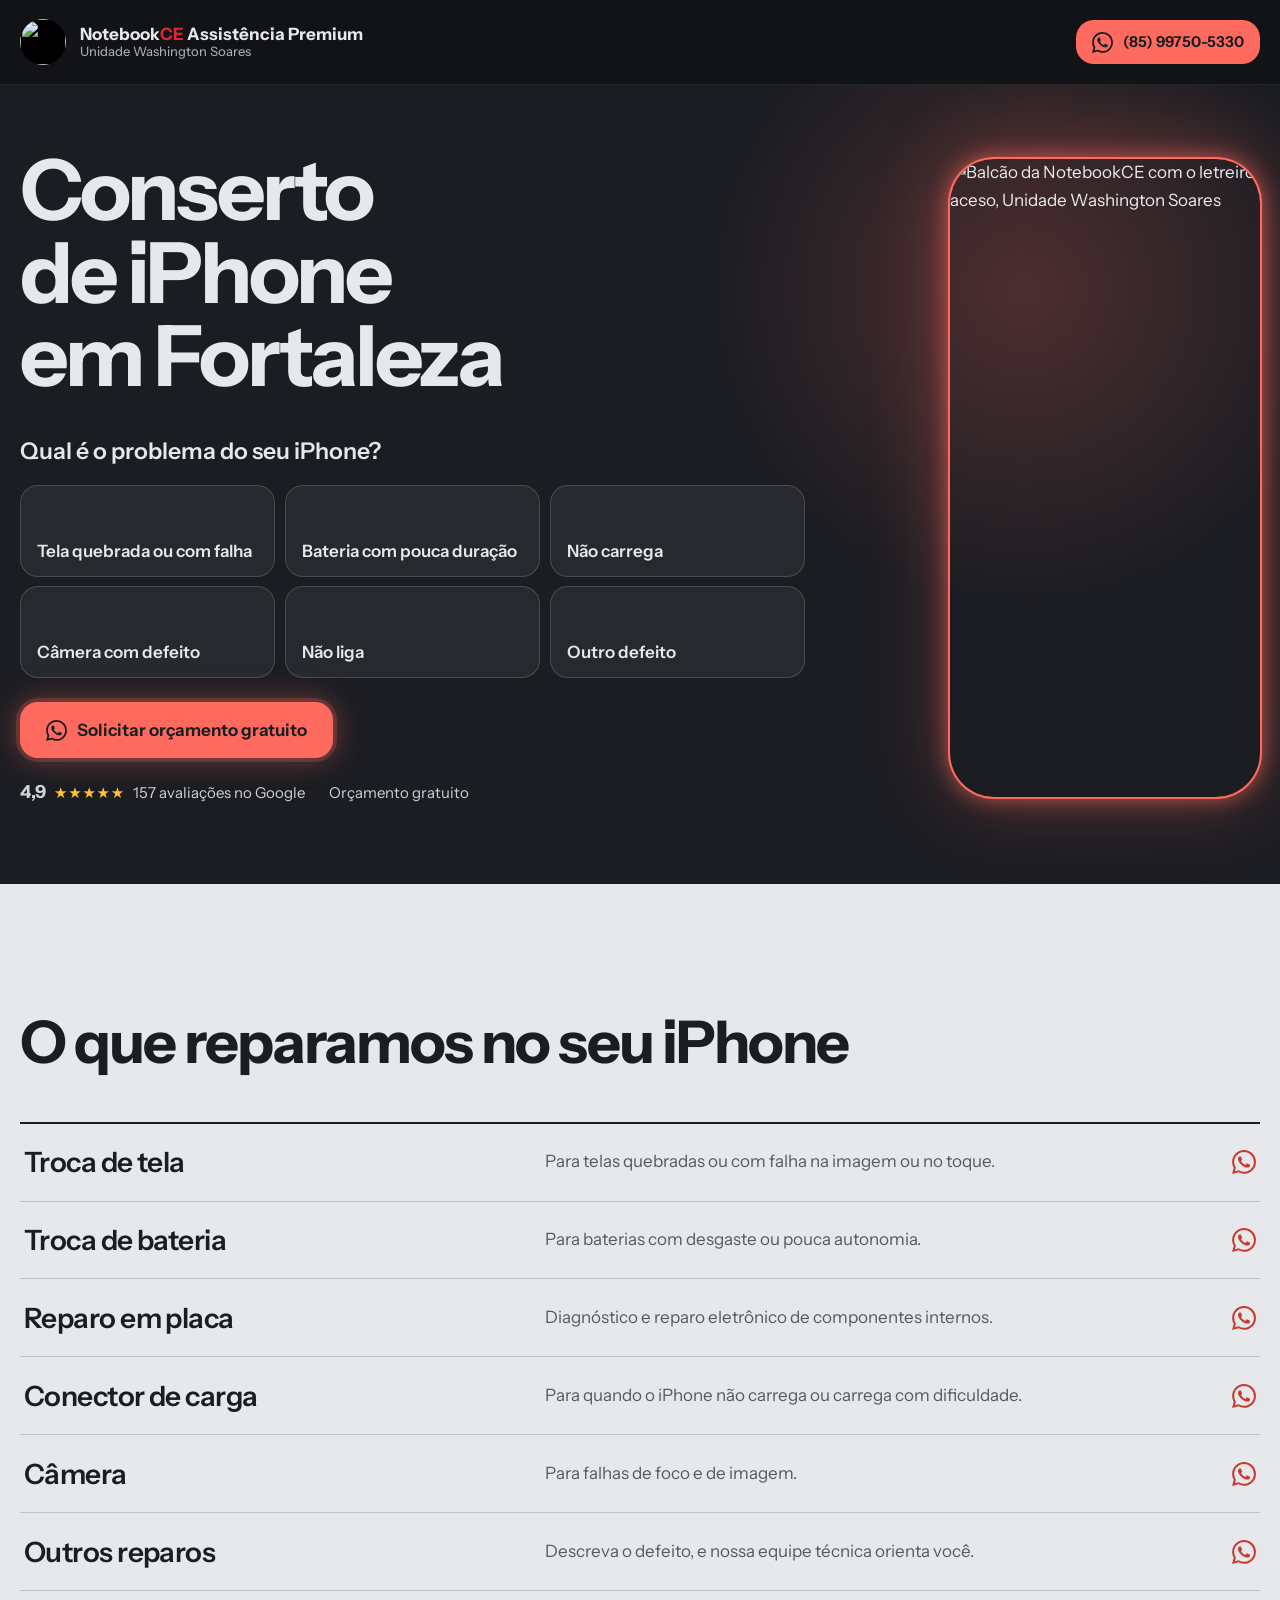
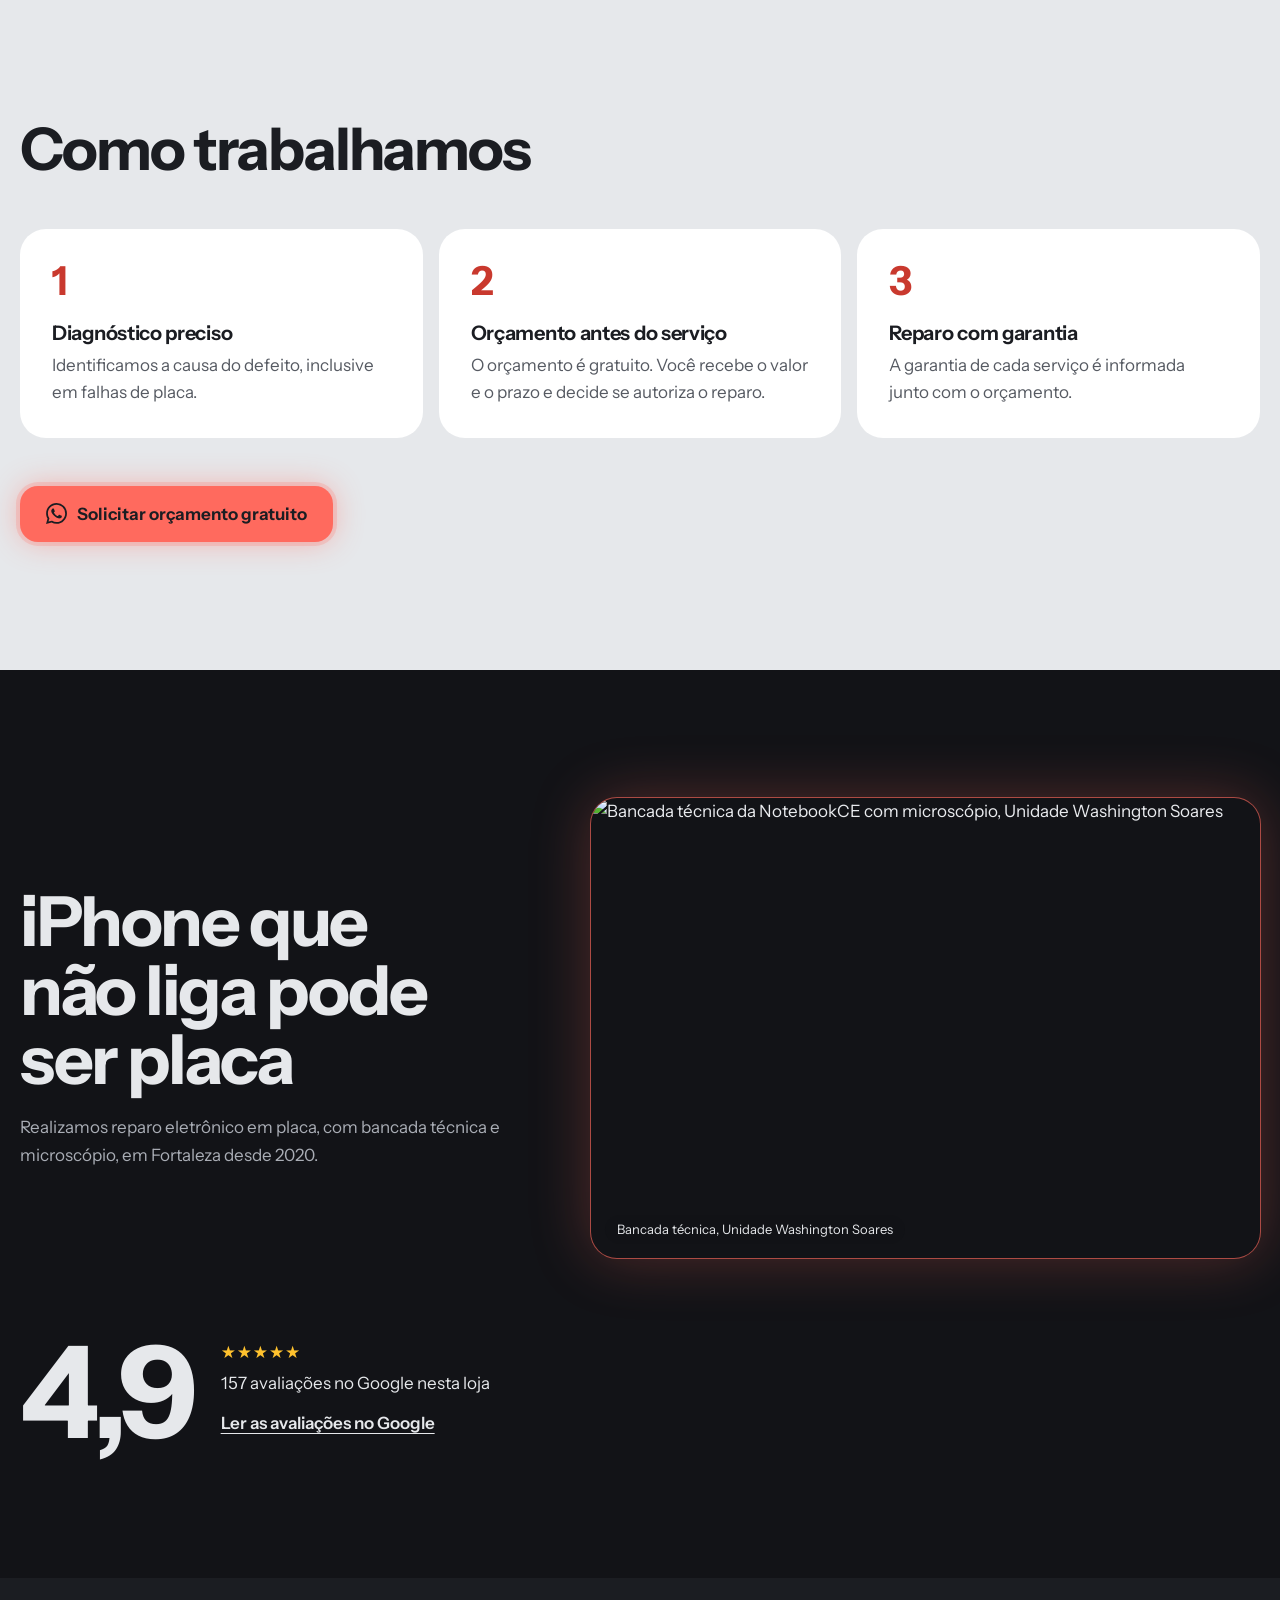
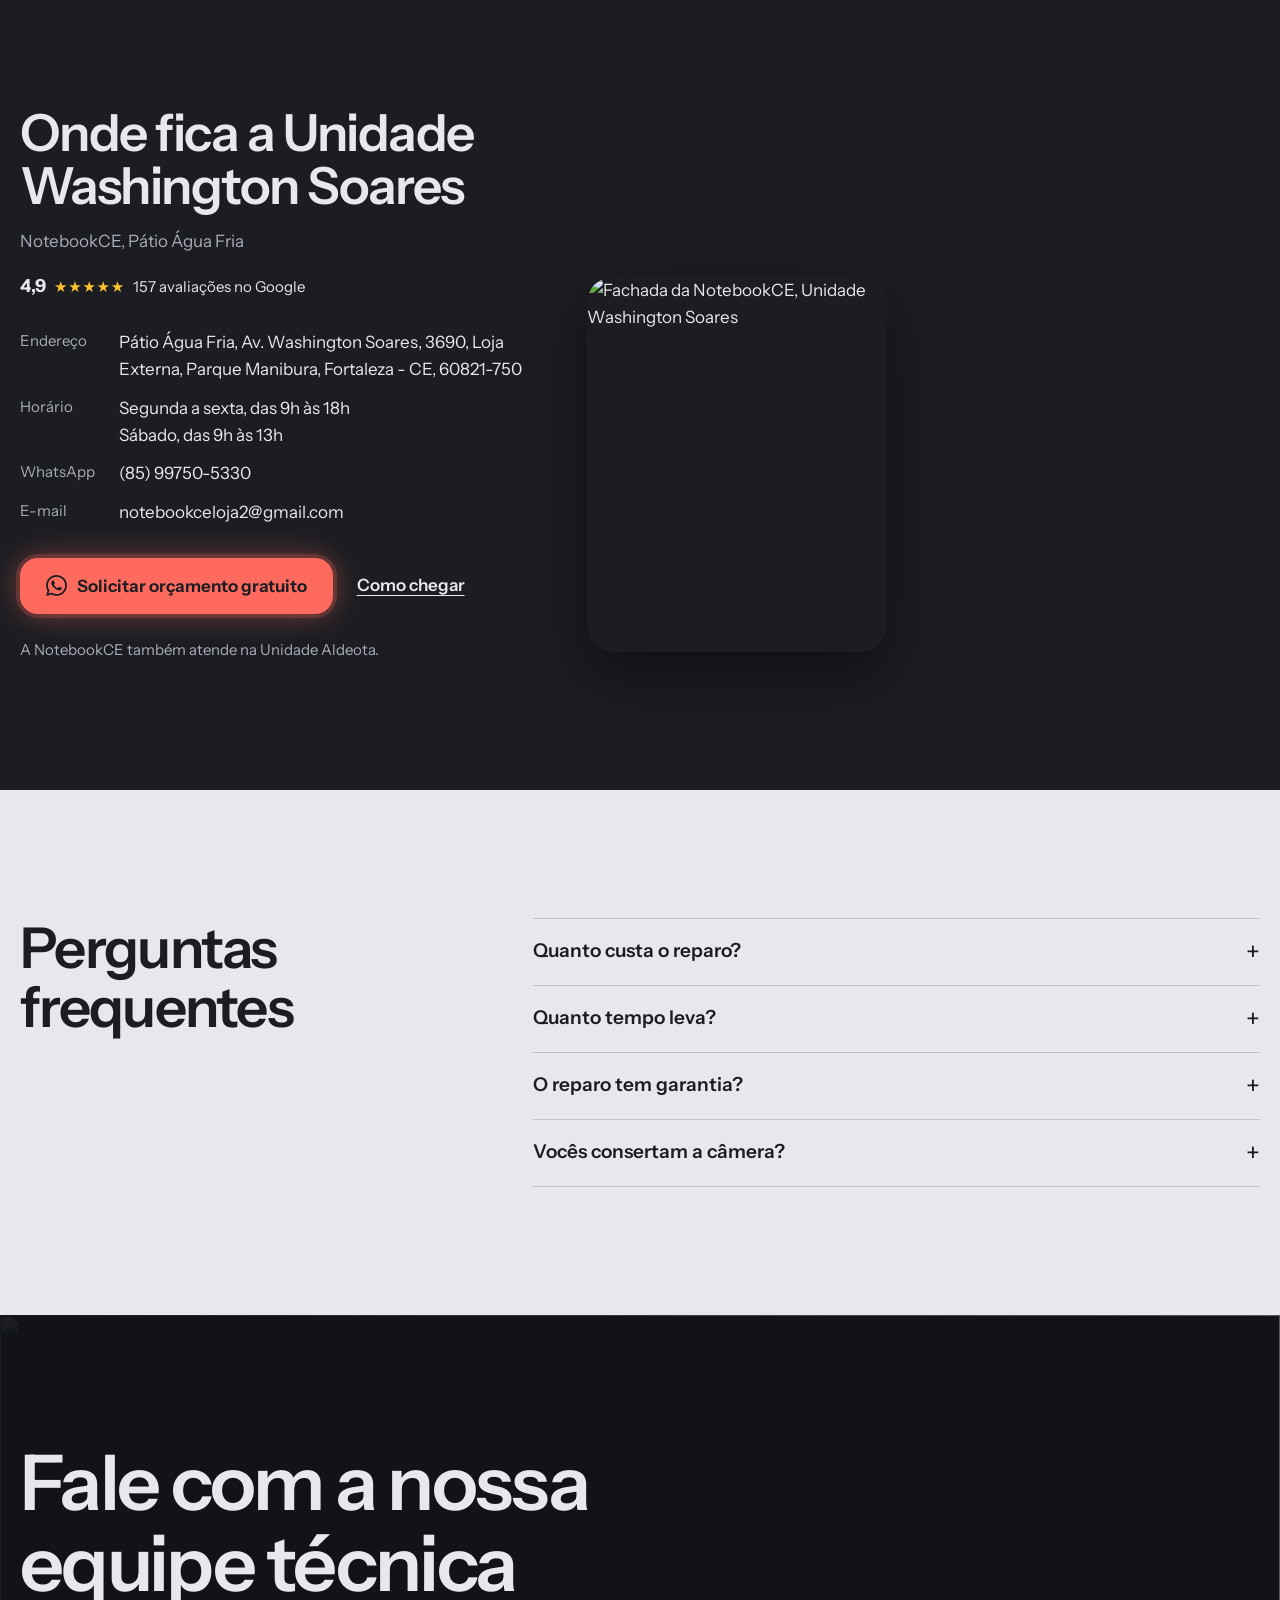
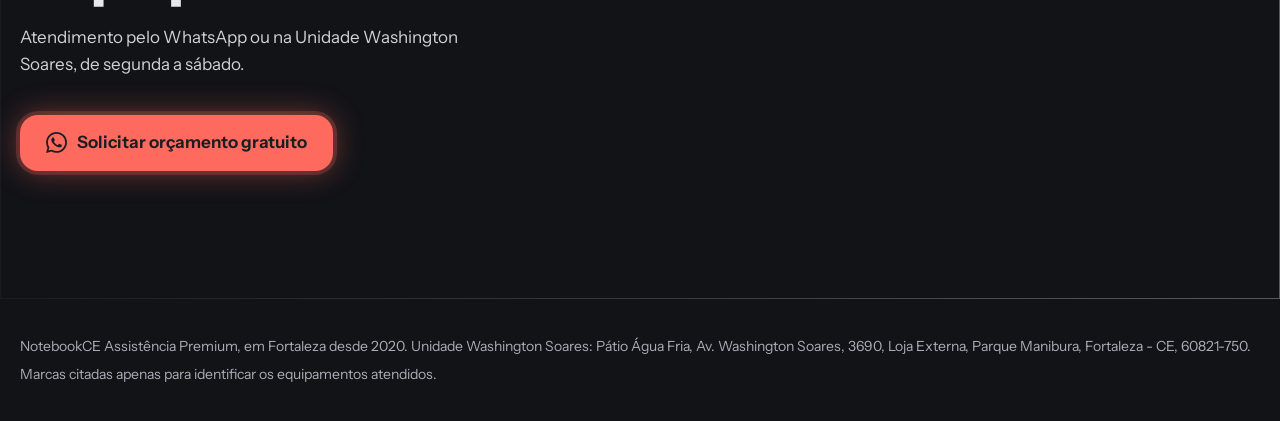
==== commit c2e9de14: "iPhone da Washington Soares abre com a foto do balcão Fonte: squad-sites-lps, branch feat/notebook-c" ====
--- a/filial/iphone/index.html
+++ b/filial/iphone/index.html
@@ -94,7 +94,7 @@
           <span>Orçamento gratuito</span>
         </div>
       </div>
-      <div class="tela"><img class="acende" src="https://lh3.googleusercontent.com/d/1Bef3o_hYcz5HaZJlw0WGgfcs7cK4UJgu=w1280" srcset="https://lh3.googleusercontent.com/d/1Bef3o_hYcz5HaZJlw0WGgfcs7cK4UJgu=w640 640w, https://lh3.googleusercontent.com/d/1Bef3o_hYcz5HaZJlw0WGgfcs7cK4UJgu=w960 960w, https://lh3.googleusercontent.com/d/1Bef3o_hYcz5HaZJlw0WGgfcs7cK4UJgu=w1280 1280w" sizes="(max-width: 860px) 260px, 310px" alt="Microscópio usado em reparos eletrônicos, Unidade Washington Soares" fetchpriority="high"></div>
+      <div class="tela"><img class="acende" src="https://lh3.googleusercontent.com/d/1e7HIXB6l-4UHzE0PvcZnedK6gTUiGFKS=w1280" srcset="https://lh3.googleusercontent.com/d/1e7HIXB6l-4UHzE0PvcZnedK6gTUiGFKS=w640 640w, https://lh3.googleusercontent.com/d/1e7HIXB6l-4UHzE0PvcZnedK6gTUiGFKS=w960 960w, https://lh3.googleusercontent.com/d/1e7HIXB6l-4UHzE0PvcZnedK6gTUiGFKS=w1280 1280w" sizes="(max-width: 860px) 260px, 310px" alt="Balcão da NotebookCE com o letreiro aceso, Unidade Washington Soares" fetchpriority="high"></div>
     </div>
   </section>
 
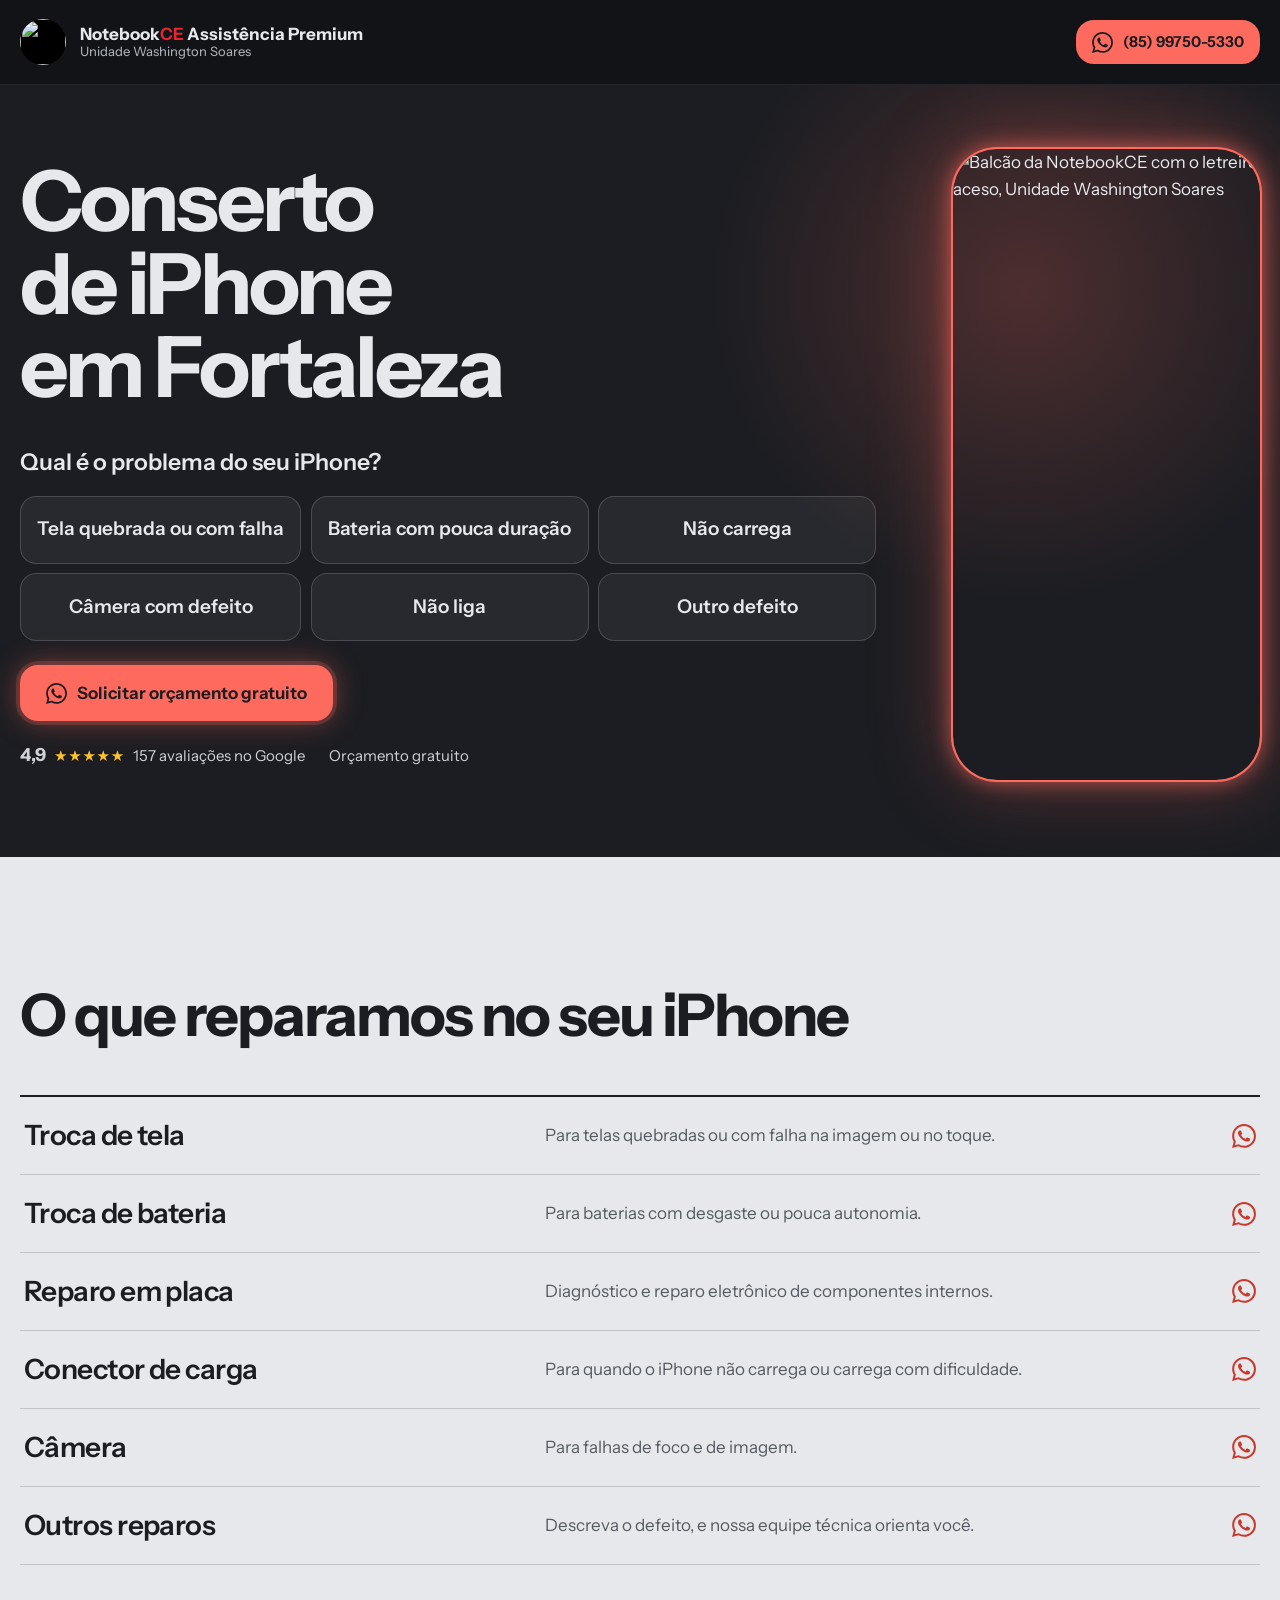
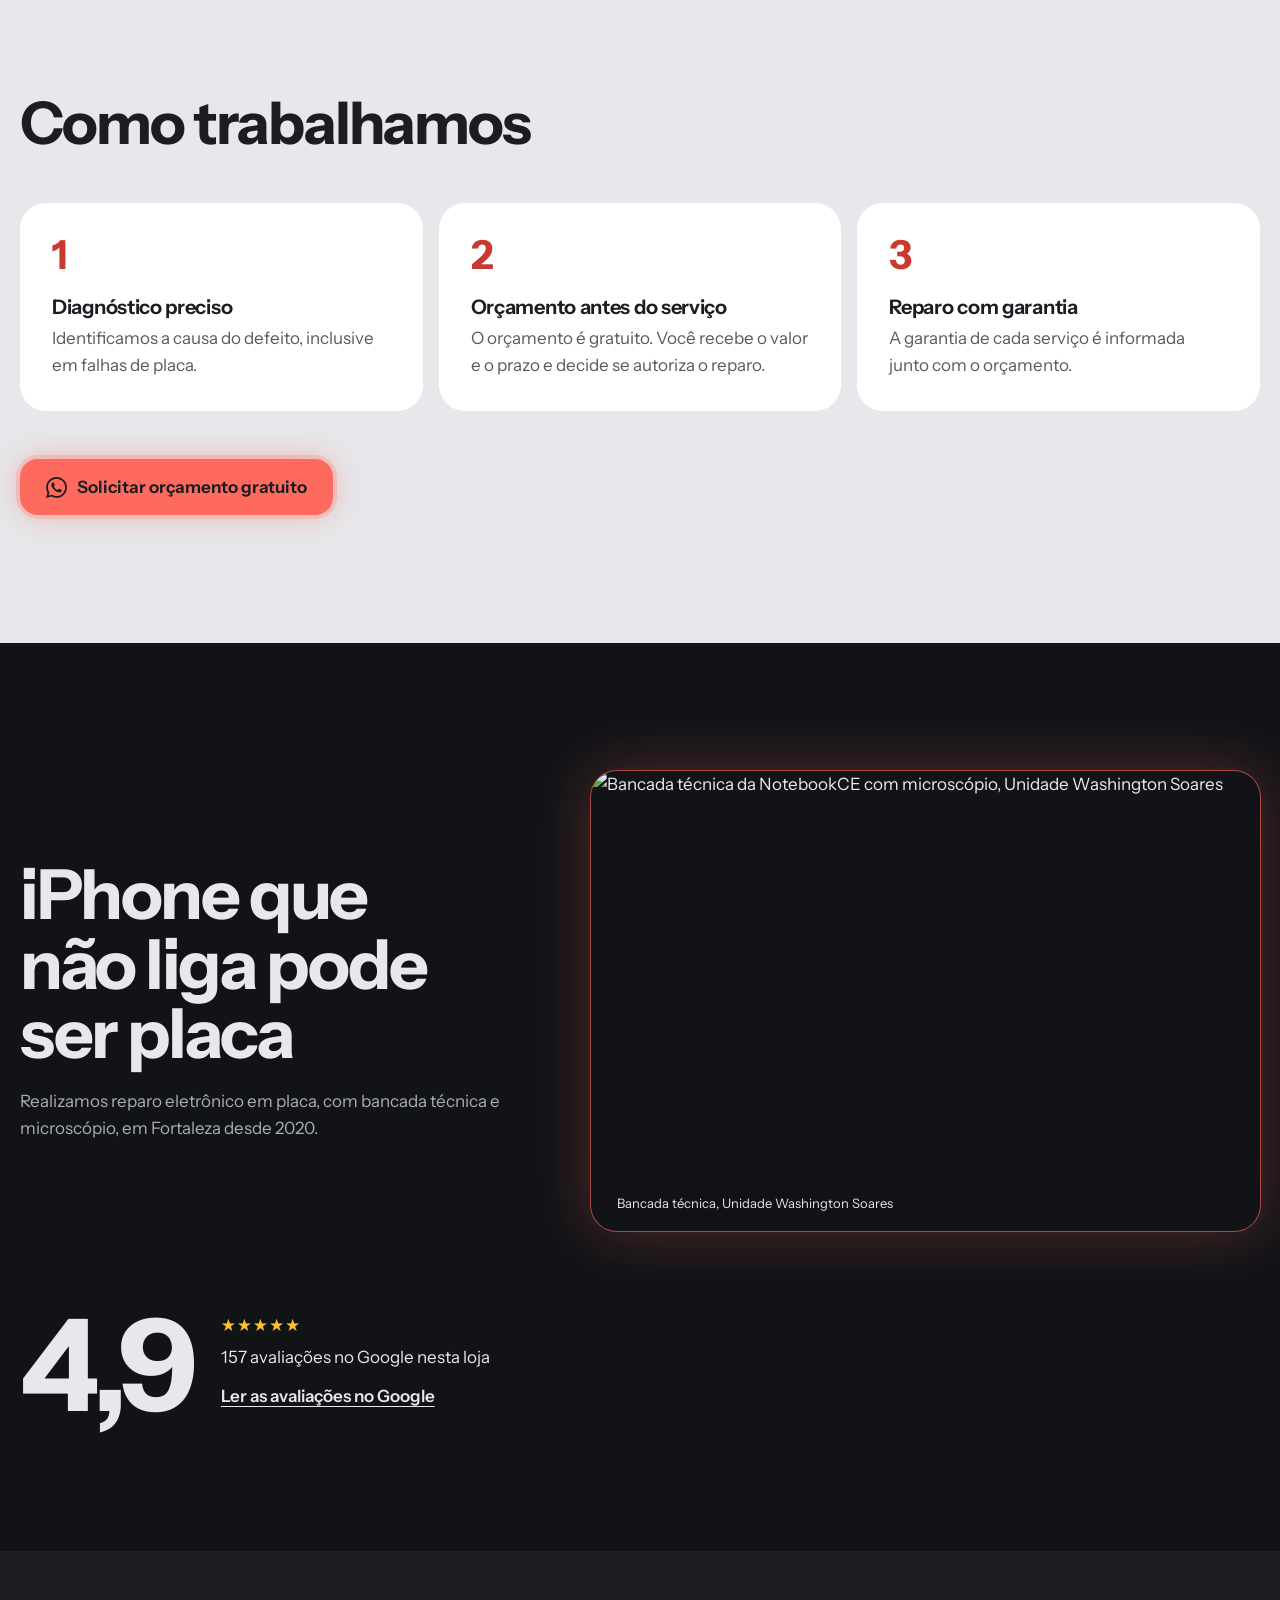
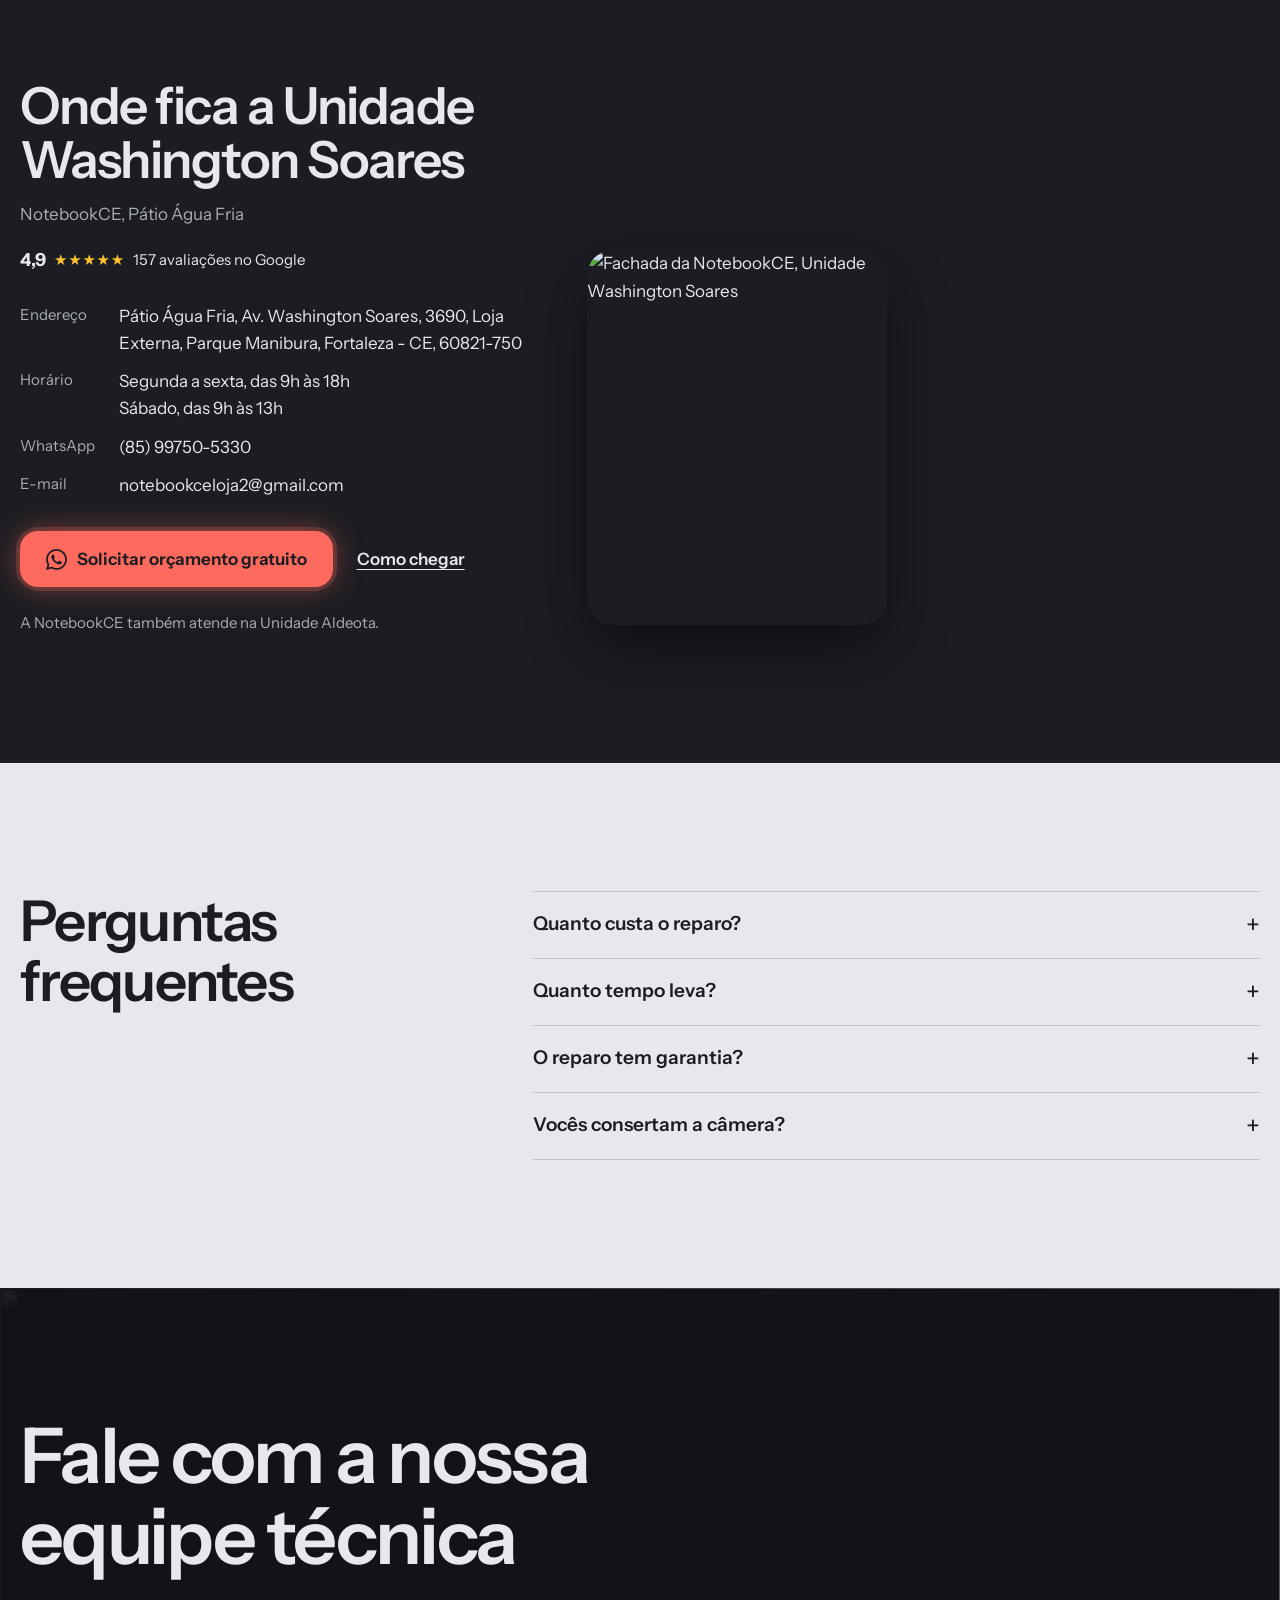
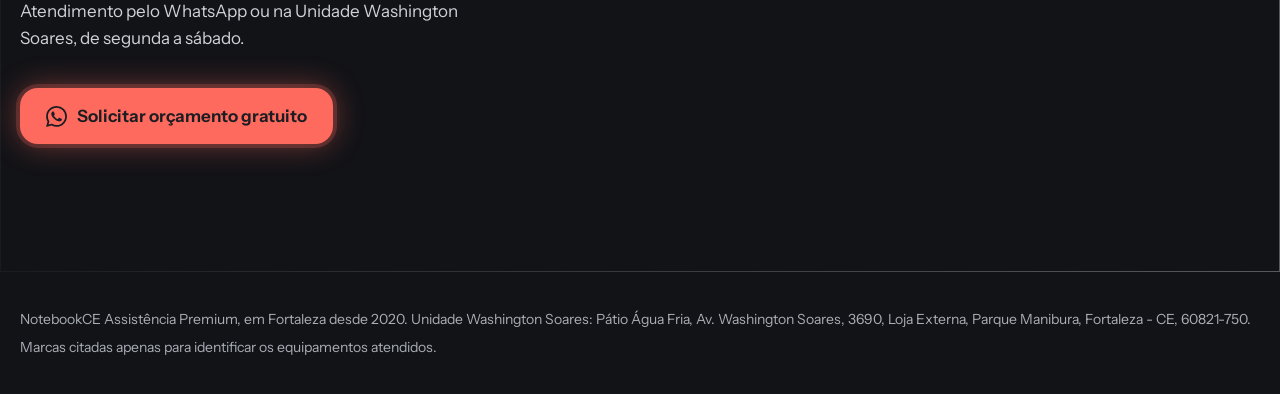
==== commit 9c31fdb9: "Tópicos do iPhone centrados e em uma linha no computador Fonte: squad-sites-lps, branch feat/noteboo" ====
--- a/filial/iphone/index.html
+++ b/filial/iphone/index.html
@@ -16,15 +16,21 @@
 
   .heroi { position: relative; overflow: hidden; }
   .heroi::before { content: ""; position: absolute; width: 56vw; height: 56vw; right: -8vw; top: -12vw; background: radial-gradient(circle, color-mix(in srgb, var(--c) 22%, transparent), transparent 62%); pointer-events: none; }
-  .heroi__grade { position: relative; display: grid; grid-template-columns: minmax(0, 1.35fr) minmax(0, .65fr); gap: clamp(2rem, 6vw, 6rem); align-items: center; padding-block: clamp(2.5rem, 5vw, 4rem) clamp(3rem, 6vw, 5rem); }
+  .heroi__grade { --tela: clamp(240px, 24vw, 310px); position: relative; display: grid; grid-template-columns: minmax(0, 1fr) var(--tela); gap: clamp(2rem, 6vw, 6rem); align-items: center; padding-block: clamp(2.5rem, 5vw, 4rem) clamp(3rem, 6vw, 5rem); }
+  .heroi__texto { container-type: inline-size; }
   .heroi h1 { max-width: 12ch; font-size: clamp(2.9rem, 6.6vw, 5.75rem); font-weight: 700; letter-spacing: -.04em; line-height: .98; }
   .heroi__pergunta { margin: clamp(1.5rem, 3vw, 2.25rem) 0 .9rem; font-size: clamp(1.1875rem, 1.8vw, 1.4375rem); font-weight: 600; }
-  .defeitos { display: grid; grid-template-columns: repeat(3, minmax(0, 1fr)); gap: .6rem; }
-  .defeitos a { display: flex; align-items: flex-end; min-height: 92px; padding: .9rem 1rem; background: rgba(230, 232, 235, .06); border: 1px solid rgba(230, 232, 235, .18); border-radius: 18px; font-size: 1.0625rem; font-weight: 600; line-height: 1.2; text-decoration: none; transition: background .15s ease, color .15s ease, box-shadow .15s ease, transform .15s ease; }
+  /* Os tópicos seguem a largura real da coluna: no computador, cada um fica em uma linha, com o texto no centro de uma caixa baixa. */
+  .defeitos { display: grid; grid-template-columns: repeat(2, minmax(0, 1fr)); gap: .6rem; }
+  .defeitos li { display: flex; }
+  .defeitos a { display: flex; align-items: center; justify-content: center; width: 100%; min-height: 66px; padding: .65rem .5rem; background: rgba(230, 232, 235, .06); border: 1px solid rgba(230, 232, 235, .18); border-radius: 16px; font-size: 1.125rem; font-weight: 600; line-height: 1.2; text-align: center; text-wrap: balance; text-decoration: none; transition: background .15s ease, color .15s ease, box-shadow .15s ease, transform .15s ease; }
+  @container (min-width: 670px) { .defeitos { grid-template-columns: repeat(3, minmax(max-content, 1fr)); } .defeitos a { padding-inline: .75rem; } }
+  @container (min-width: 770px) { .defeitos a { min-height: 68px; padding-inline: 1rem; font-size: 1.1875rem; } }
+  @container (min-width: 960px) { .defeitos a { min-height: 76px; font-size: 1.3125rem; } }
   .defeitos a:hover { background: var(--c); border-color: var(--c); color: var(--grafite); box-shadow: 0 0 28px color-mix(in srgb, var(--c) 65%, transparent); transform: translateY(-2px); }
   .heroi__acao { margin-top: 1.5rem; }
   .heroi__prova { display: flex; flex-wrap: wrap; align-items: center; gap: .4rem 1.5rem; margin-top: 1.25rem; color: #cfd2d7; font-size: .9375rem; }
-  .tela { width: min(310px, 100%); margin-left: auto; aspect-ratio: 9 / 18.5; overflow: hidden; border-radius: 44px; box-shadow: 0 0 0 2px var(--c), 0 0 22px color-mix(in srgb, var(--c) 75%, transparent), 0 0 80px color-mix(in srgb, var(--c) 35%, transparent); }
+  .tela { width: 100%; margin-left: auto; aspect-ratio: 9 / 18.5; overflow: hidden; border-radius: 44px; box-shadow: 0 0 0 2px var(--c), 0 0 22px color-mix(in srgb, var(--c) 75%, transparent), 0 0 80px color-mix(in srgb, var(--c) 35%, transparent); }
   .tela img { width: 100%; height: 100%; object-fit: cover; object-position: center; }
 
   .h2 { font-size: clamp(2.25rem, 4.6vw, 3.75rem); font-weight: 700; letter-spacing: -.034em; }
@@ -60,9 +66,13 @@
     .reparos p { grid-column: 1; grid-row: 2; }
     .reparos svg { grid-column: 2; grid-row: 1 / span 2; }
   }
-  @media (max-width: 520px) {
-    .defeitos { grid-template-columns: repeat(2, minmax(0, 1fr)); }
-    .defeitos a { min-height: 74px; }
+  /* Em monitor grande, a página ocupa mais da tela em vez de ficar com margens largas. */
+  @media (min-width: 1500px) {
+    .faixa { width: min(1520px, 100% - 6rem); }
+    .heroi h1 { font-size: 6.5rem; }
+  }
+  @media (min-width: 1700px) {
+    .heroi__grade { --tela: 340px; }
   }
 </style>
 </head>
@@ -77,7 +87,7 @@
 <main>
   <section class="heroi">
     <div class="faixa heroi__grade">
-      <div>
+      <div class="heroi__texto">
         <h1>Conserto de iPhone em Fortaleza</h1>
         <p class="heroi__pergunta">Qual é o problema do seu iPhone?</p>
         <ul class="defeitos">
